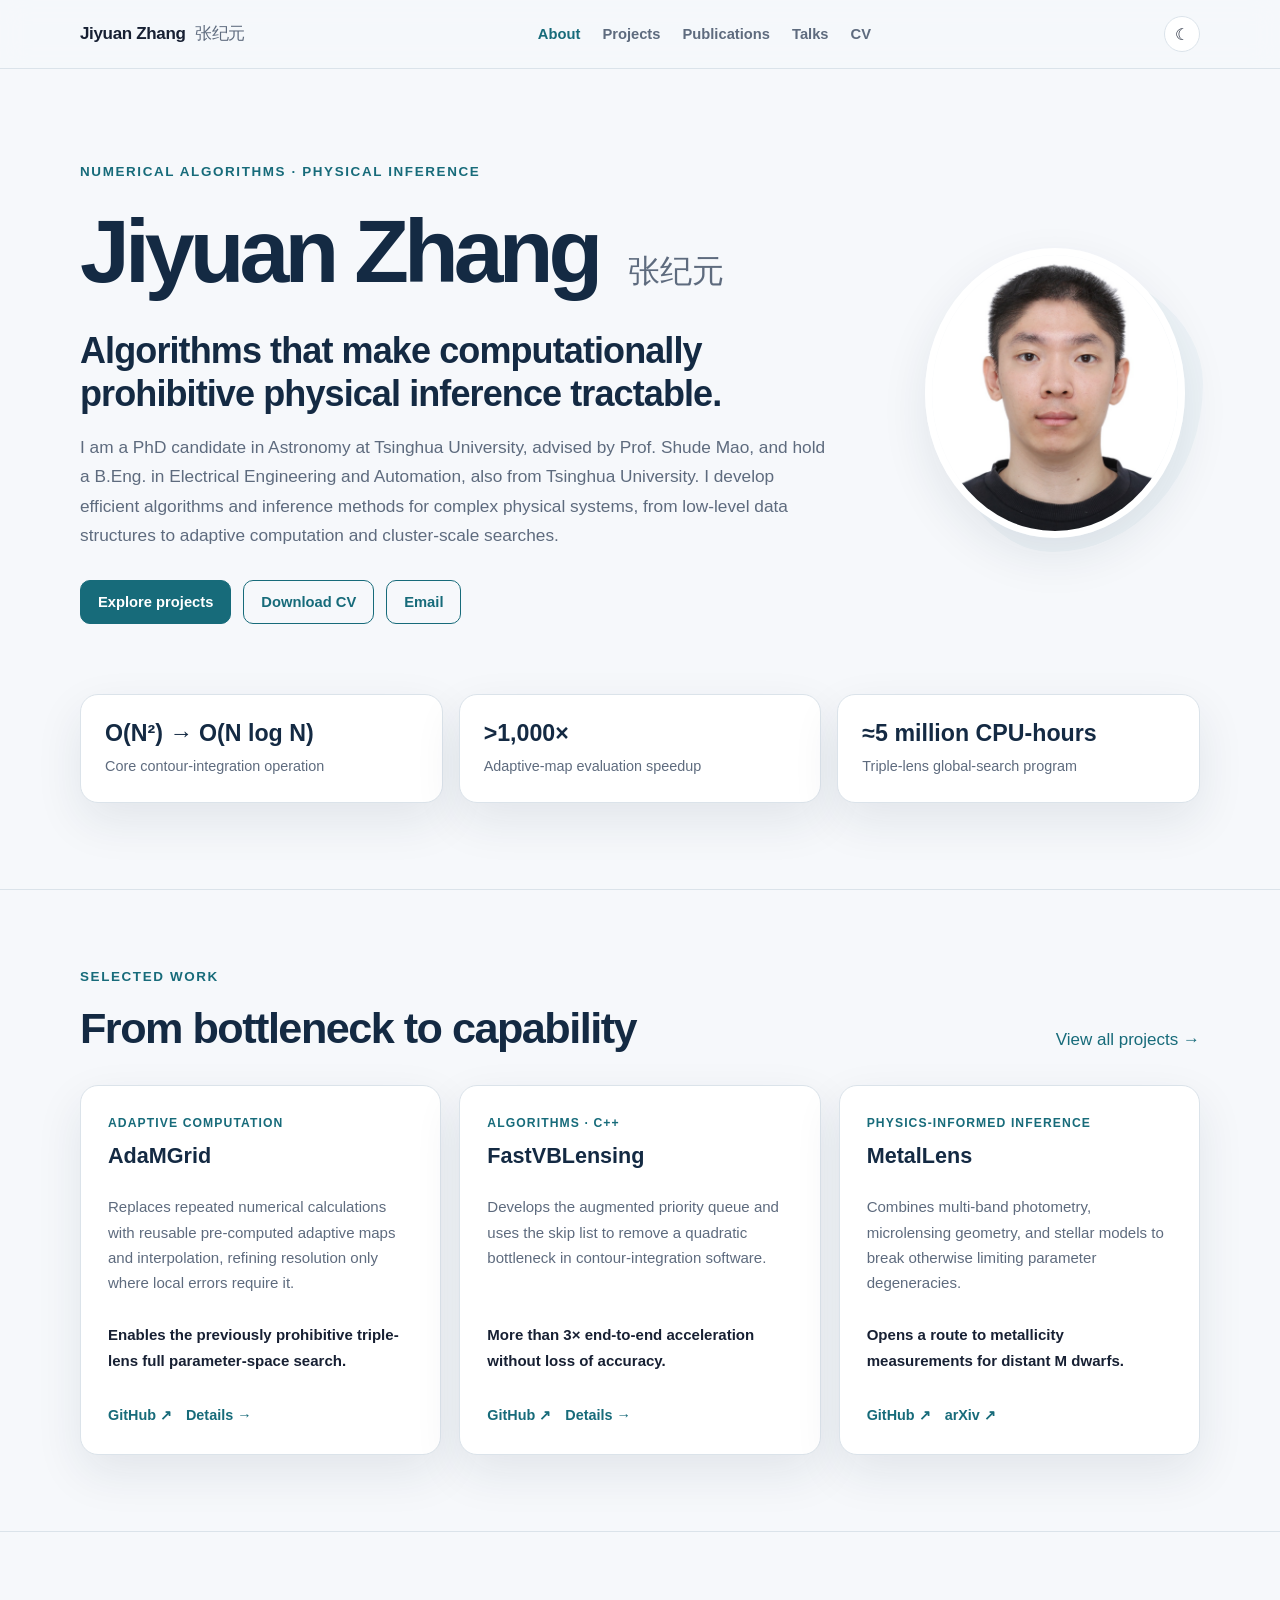
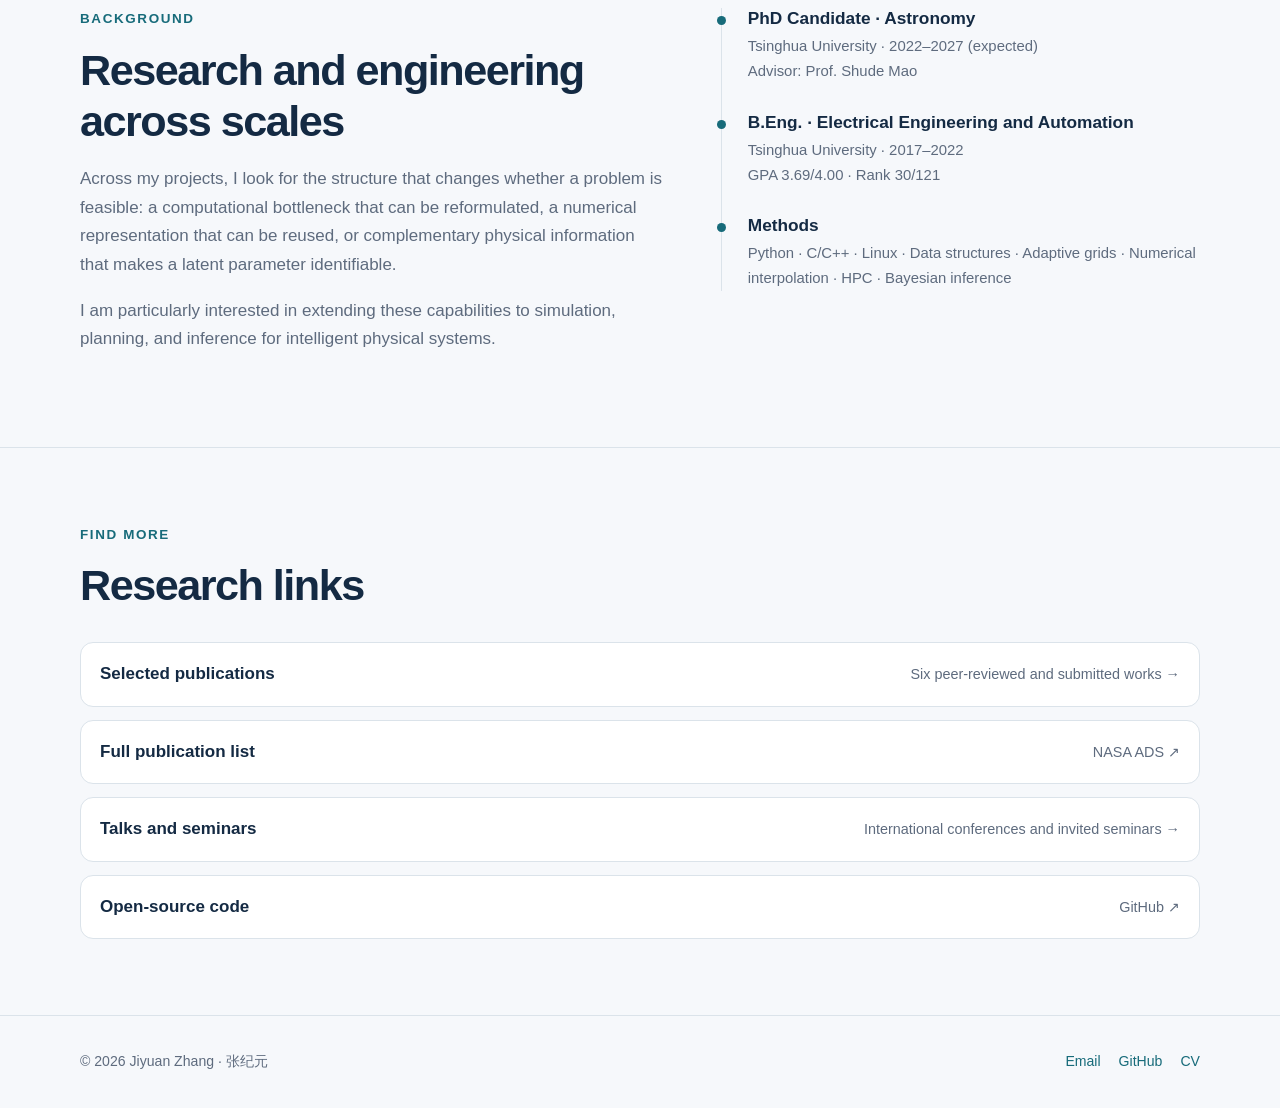
==== index.html @ d39876eb "Update index.html" ====
<!doctype html>
<html lang="en">
<head>
  <meta charset="utf-8">
  <meta name="viewport" content="width=device-width, initial-scale=1">
  <meta name="description" content="Jiyuan Zhang develops numerical algorithms, adaptive computation, and large-scale inference methods for complex physical systems.">
  <meta property="og:title" content="Jiyuan Zhang · Numerical Algorithms and Physical Inference">
  <meta property="og:description" content="Algorithms that make computationally prohibitive physical inference tractable.">
  <meta property="og:type" content="website">
  <meta property="og:url" content="https://zhangjiyuan22.github.io/">
  <meta property="og:image" content="https://zhangjiyuan22.github.io/assets/profile.png">
  <title>Jiyuan Zhang · 张纪元</title>
  <link rel="icon" href="assets/favicon.svg" type="image/svg+xml">
  <link rel="stylesheet" href="assets/styles.css">
  <script type="application/ld+json">
  {
    "@context": "https://schema.org",
    "@type": "Person",
    "name": "Jiyuan Zhang",
    "alternateName": "张纪元",
    "affiliation": {"@type": "CollegeOrUniversity", "name": "Tsinghua University"},
    "email": "mailto:zhangjy22@mails.tsinghua.edu.cn",
    "url": "https://zhangjiyuan22.github.io/",
    "sameAs": [
      "https://github.com/zhangjiyuan22",
      "https://ui.adsabs.harvard.edu/public-libraries/MH4K5mXeRz2JETnLL0yPbg"
    ]
  }
  </script>
</head>
<body>
  <header class="site-header">
    <nav class="nav container" aria-label="Primary navigation">
      <a class="brand" href="index.html">Jiyuan Zhang <span>张纪元</span></a>
      <div class="nav-links">
        <a class="active" href="index.html">About</a>
        <a href="projects.html">Projects</a>
        <a href="publications.html">Publications</a>
        <a href="talks.html">Talks</a>
        <a href="cv.html">CV</a>
      </div>
      <button class="theme-toggle" type="button" aria-label="Use dark theme">☾</button>
    </nav>
  </header>

  <main>
    <section class="hero container">
      <div>
        <p class="eyebrow">Numerical algorithms · Physical inference</p>
        <h1>Jiyuan Zhang <span class="cn-name">张纪元</span></h1>
        <h2>Algorithms that make computationally prohibitive physical inference tractable.</h2>
        <p class="hero-copy">I am a PhD candidate in Astronomy at Tsinghua University, advised by Prof. Shude Mao, and hold a B.Eng. in Electrical Engineering and Automation, also from Tsinghua University. I develop efficient algorithms and inference methods for complex physical systems, from low-level data structures to adaptive computation and cluster-scale searches.</p>
        <div class="hero-actions">
          <a class="button primary" href="projects.html">Explore projects</a>
          <a class="button secondary" href="assets/Jiyuan_Zhang_CV.pdf">Download CV</a>
          <a class="button secondary" href="mailto:zhangjy22@mails.tsinghua.edu.cn">Email</a>
        </div>
      </div>
      <div class="portrait-wrap">
        <img class="portrait" src="assets/profile.png" alt="Portrait of Jiyuan Zhang" width="290" height="290">
      </div>
    </section>

    <section class="container" aria-label="Selected numerical results">
      <div class="metric-grid">
        <div class="metric"><strong>O(N²) → O(N log N)</strong><span>Core contour-integration operation</span></div>
        <div class="metric"><strong>&gt;1,000×</strong><span>Adaptive-map evaluation speedup</span></div>
        <div class="metric"><strong>≈5 million CPU-hours</strong><span>Triple-lens global-search program</span></div>
      </div>
    </section>

    <section class="section">
      <div class="container">
        <div class="section-head">
          <div>
            <p class="eyebrow">Selected work</p>
            <h2>From bottleneck to capability</h2>
          </div>
          <a href="projects.html">View all projects →</a>
        </div>
        <div class="card-grid">
          <article class="card">
            <span class="kicker">Adaptive computation</span>
            <h3>AdaMGrid</h3>
            <p>Replaces repeated numerical calculations with reusable pre-computed adaptive maps and interpolation, refining resolution only where local errors require it.</p>
            <p class="result">Enables the previously prohibitive triple-lens full parameter-space search.</p>
            <div class="card-links"><a href="https://github.com/zhangjiyuan22/AdaMGrid">GitHub ↗</a><a href="projects.html#adamgrid">Details →</a></div>
          </article>
          <article class="card">
            <span class="kicker">Algorithms · C++</span>
            <h3>FastVBLensing</h3>
            <p>Develops the augmented priority queue and uses the skip list to remove a quadratic bottleneck in contour-integration software.</p>
            <p class="result">More than 3× end-to-end acceleration without loss of accuracy.</p>
            <div class="card-links"><a href="https://github.com/zhangjiyuan22/FastVBLensing">GitHub ↗</a><a href="projects.html#fastvblensing">Details →</a></div>
          </article>
          <article class="card">
            <span class="kicker">Physics-informed inference</span>
            <h3>MetalLens</h3>
            <p>Combines multi-band photometry, microlensing geometry, and stellar models to break otherwise limiting parameter degeneracies.</p>
            <p class="result">Opens a route to metallicity measurements for distant M dwarfs.</p>
            <div class="card-links"><a href="https://github.com/zhangjiyuan22/MetalLens">GitHub ↗</a><a href="https://arxiv.org/abs/2609.05265">arXiv ↗</a></div>
          </article>
        </div>
      </div>
    </section>

    <section class="section">
      <div class="container split">
        <div>
          <p class="eyebrow">Background</p>
          <h2>Research and engineering across scales</h2>
          <p class="section-intro">Across my projects, I look for the structure that changes whether a problem is feasible: a computational bottleneck that can be reformulated, a numerical representation that can be reused, or complementary physical information that makes a latent parameter identifiable.</p>
          <p class="section-intro">I am particularly interested in extending these capabilities to simulation, planning, and inference for intelligent physical systems.</p>
        </div>
        <div class="timeline">
          <div class="timeline-item">
            <h3>PhD Candidate · Astronomy</h3>
            <p>Tsinghua University · 2022–2027 (expected)<br>Advisor: Prof. Shude Mao</p>
          </div>
          <div class="timeline-item">
            <h3>B.Eng. · Electrical Engineering and Automation</h3>
            <p>Tsinghua University · 2017–2022<br>GPA 3.69/4.00 · Rank 30/121</p>
          </div>
          <div class="timeline-item">
            <h3>Methods</h3>
            <p>Python · C/C++ · Linux · Data structures · Adaptive grids · Numerical interpolation · HPC · Bayesian inference</p>
          </div>
        </div>
      </div>
    </section>

    <section class="section">
      <div class="container">
        <div class="section-head">
          <div><p class="eyebrow">Find more</p><h2>Research links</h2></div>
        </div>
        <div class="link-list">
          <a class="link-row" href="publications.html"><strong>Selected publications</strong><span>Six peer-reviewed and submitted works →</span></a>
          <a class="link-row" href="https://ui.adsabs.harvard.edu/public-libraries/MH4K5mXeRz2JETnLL0yPbg"><strong>Full publication list</strong><span>NASA ADS ↗</span></a>
          <a class="link-row" href="talks.html"><strong>Talks and seminars</strong><span>International conferences and invited seminars →</span></a>
          <a class="link-row" href="https://github.com/zhangjiyuan22"><strong>Open-source code</strong><span>GitHub ↗</span></a>
        </div>
      </div>
    </section>
  </main>

  <footer class="site-footer">
    <div class="container footer-inner">
      <span>© 2026 Jiyuan Zhang · 张纪元</span>
      <div class="footer-links"><a href="mailto:zhangjy22@mails.tsinghua.edu.cn">Email</a><a href="https://github.com/zhangjiyuan22">GitHub</a><a href="assets/Jiyuan_Zhang_CV.pdf">CV</a></div>
    </div>
  </footer>
  <script src="assets/site.js"></script>
</body>
</html>
---- assets/styles.css ----
:root {
  --bg: #f6f8fb;
  --surface: #ffffff;
  --surface-soft: #edf3f7;
  --text: #172033;
  --muted: #5e6b7e;
  --line: #dbe3ea;
  --accent: #176b7a;
  --accent-dark: #0e5260;
  --navy: #142a43;
  --shadow: 0 18px 48px rgba(20, 42, 67, 0.09);
  --radius: 18px;
  --max: 1120px;
}

[data-theme="dark"] {
  --bg: #0f1722;
  --surface: #172231;
  --surface-soft: #1d2c3d;
  --text: #edf3f7;
  --muted: #abb8c7;
  --line: #2d3d50;
  --accent: #72c7d2;
  --accent-dark: #9adbe3;
  --navy: #dcecf4;
  --shadow: 0 18px 48px rgba(0, 0, 0, 0.22);
}

* { box-sizing: border-box; }

html { scroll-behavior: smooth; }

body {
  margin: 0;
  background: var(--bg);
  color: var(--text);
  font-family: -apple-system, BlinkMacSystemFont, "Segoe UI", "Helvetica Neue", Arial, sans-serif;
  font-size: 17px;
  line-height: 1.68;
  -webkit-font-smoothing: antialiased;
}

a { color: var(--accent); text-decoration: none; }
a:hover { color: var(--accent-dark); text-decoration: underline; text-underline-offset: 3px; }

.container { width: min(calc(100% - 40px), var(--max)); margin: 0 auto; }

.site-header {
  position: sticky;
  top: 0;
  z-index: 20;
  background: color-mix(in srgb, var(--bg) 90%, transparent);
  backdrop-filter: blur(14px);
  border-bottom: 1px solid var(--line);
}

.nav {
  min-height: 68px;
  display: flex;
  align-items: center;
  justify-content: space-between;
  gap: 24px;
}

.brand {
  color: var(--text);
  font-weight: 760;
  letter-spacing: -0.02em;
  white-space: nowrap;
}

.brand:hover { color: var(--text); text-decoration: none; }
.brand span { color: var(--muted); font-weight: 520; margin-left: 5px; }

.nav-links { display: flex; align-items: center; gap: 22px; }
.nav-links a { color: var(--muted); font-size: 0.92rem; font-weight: 620; }
.nav-links a:hover, .nav-links a.active { color: var(--accent); text-decoration: none; }

.theme-toggle {
  width: 36px;
  height: 36px;
  border: 1px solid var(--line);
  border-radius: 50%;
  background: var(--surface);
  color: var(--text);
  cursor: pointer;
  font-size: 1rem;
}

main { min-height: calc(100vh - 150px); }

.hero {
  display: grid;
  grid-template-columns: minmax(0, 1fr) 290px;
  gap: 72px;
  align-items: center;
  padding: 92px 0 62px;
}

.eyebrow {
  margin: 0 0 14px;
  color: var(--accent);
  font-size: 0.84rem;
  font-weight: 760;
  letter-spacing: 0.12em;
  text-transform: uppercase;
}

h1, h2, h3 { color: var(--navy); line-height: 1.2; }
h1 { margin: 0; font-size: clamp(2.8rem, 7vw, 5.6rem); letter-spacing: -0.055em; }
.cn-name { display: inline-block; margin-left: 10px; color: var(--muted); font-size: 0.36em; letter-spacing: 0; font-weight: 570; }

.hero h2 {
  max-width: 780px;
  margin: 24px 0 18px;
  font-size: clamp(1.45rem, 3vw, 2.25rem);
  letter-spacing: -0.025em;
  font-weight: 650;
}

.hero-copy { max-width: 760px; color: var(--muted); font-size: 1.08rem; }
.hero-actions { display: flex; flex-wrap: wrap; gap: 12px; margin-top: 30px; }

.button {
  display: inline-flex;
  align-items: center;
  justify-content: center;
  min-height: 44px;
  padding: 9px 17px;
  border-radius: 10px;
  border: 1px solid var(--accent);
  font-size: 0.92rem;
  font-weight: 700;
}

.button.primary { background: var(--accent); color: #fff; }
.button.primary:hover { background: var(--accent-dark); color: #fff; text-decoration: none; }
.button.secondary { background: transparent; color: var(--accent); }
.button.secondary:hover { background: var(--surface-soft); text-decoration: none; }

.portrait-wrap { position: relative; justify-self: center; }
.portrait-wrap::before {
  content: "";
  position: absolute;
  inset: 14px -18px -14px 18px;
  border-radius: 38% 62% 58% 42% / 46% 42% 58% 54%;
  background: var(--surface-soft);
}

.portrait {
  position: relative;
  display: block;
  width: 260px;
  aspect-ratio: 1;
  object-fit: cover;
  border-radius: 50%;
  border: 7px solid var(--surface);
  box-shadow: var(--shadow);
}

.metric-grid {
  display: grid;
  grid-template-columns: repeat(3, 1fr);
  gap: 16px;
  margin: 8px 0 86px;
}

.metric {
  padding: 24px;
  background: var(--surface);
  border: 1px solid var(--line);
  border-radius: var(--radius);
  box-shadow: var(--shadow);
}

.metric strong { display: block; color: var(--navy); font-size: 1.45rem; line-height: 1.25; }
.metric span { display: block; margin-top: 6px; color: var(--muted); font-size: 0.9rem; }

.section { padding: 76px 0; border-top: 1px solid var(--line); }
.section-head { display: flex; align-items: end; justify-content: space-between; gap: 30px; margin-bottom: 30px; }
.section h2 { margin: 0; font-size: clamp(1.8rem, 4vw, 2.7rem); letter-spacing: -0.035em; }
.section-intro { max-width: 720px; color: var(--muted); }

.card-grid { display: grid; grid-template-columns: repeat(3, 1fr); gap: 18px; }
.card {
  display: flex;
  flex-direction: column;
  min-height: 100%;
  padding: 27px;
  background: var(--surface);
  border: 1px solid var(--line);
  border-radius: var(--radius);
  box-shadow: var(--shadow);
}

.card .kicker { color: var(--accent); font-size: 0.76rem; font-weight: 760; letter-spacing: 0.09em; text-transform: uppercase; }
.card h3 { margin: 10px 0 10px; font-size: 1.35rem; }
.card p { color: var(--muted); font-size: 0.94rem; }
.card .result { margin-top: auto; padding-top: 12px; color: var(--text); font-weight: 680; }
.card-links { display: flex; flex-wrap: wrap; gap: 14px; margin-top: 15px; font-size: 0.9rem; font-weight: 700; }

.split { display: grid; grid-template-columns: 1.1fr 0.9fr; gap: 55px; align-items: start; }
.timeline { display: grid; gap: 0; }
.timeline-item { position: relative; padding: 0 0 28px 26px; border-left: 1px solid var(--line); }
.timeline-item::before { content: ""; position: absolute; left: -5px; top: 8px; width: 9px; height: 9px; border-radius: 50%; background: var(--accent); }
.timeline-item:last-child { padding-bottom: 0; }
.timeline-item h3 { margin: 0; font-size: 1.08rem; }
.timeline-item p { margin: 5px 0 0; color: var(--muted); font-size: 0.93rem; }

.link-list { display: grid; gap: 13px; }
.link-row { display: flex; align-items: center; justify-content: space-between; gap: 20px; padding: 17px 19px; background: var(--surface); border: 1px solid var(--line); border-radius: 13px; }
.link-row strong { color: var(--navy); }
.link-row span { color: var(--muted); font-size: 0.9rem; }

.page-hero { padding: 78px 0 44px; }
.page-hero h1 { font-size: clamp(2.5rem, 6vw, 4.5rem); }
.page-hero p { max-width: 780px; color: var(--muted); font-size: 1.08rem; }

.project-detail {
  display: grid;
  grid-template-columns: 230px 1fr;
  gap: 40px;
  padding: 42px 0;
  border-top: 1px solid var(--line);
}
.project-detail h2 { margin: 0; font-size: 1.65rem; }
.project-meta { color: var(--accent); font-size: 0.82rem; font-weight: 760; letter-spacing: 0.07em; text-transform: uppercase; }
.project-body p:first-child { margin-top: 0; }
.project-body ul { padding-left: 20px; }
.project-body li { margin: 8px 0; }

.publication-list { display: grid; gap: 18px; padding-bottom: 80px; }
.publication {
  padding: 24px 26px;
  background: var(--surface);
  border: 1px solid var(--line);
  border-radius: 15px;
}
.publication h2 { margin: 0 0 9px; font-size: 1.16rem; line-height: 1.42; }
.publication p { margin: 5px 0; color: var(--muted); font-size: 0.92rem; }
.tag { display: inline-block; margin-top: 9px; padding: 3px 9px; border-radius: 999px; background: var(--surface-soft); color: var(--accent); font-size: 0.76rem; font-weight: 720; }

.talk-list { display: grid; gap: 18px; padding-bottom: 80px; }
.talk { display: grid; grid-template-columns: 145px 1fr; gap: 28px; padding: 26px; background: var(--surface); border: 1px solid var(--line); border-radius: 15px; }
.talk time { color: var(--accent); font-weight: 760; }
.talk h2 { margin: 0 0 7px; font-size: 1.2rem; }
.talk p { margin: 4px 0; color: var(--muted); }

.cv-frame { width: 100%; height: 1080px; border: 1px solid var(--line); border-radius: 14px; background: var(--surface); }
.cv-actions { display: flex; flex-wrap: wrap; gap: 12px; margin: 20px 0 35px; }
.cv-sheet { margin-bottom: 80px; padding: 42px; background: var(--surface); border: 1px solid var(--line); border-radius: var(--radius); box-shadow: var(--shadow); }
.cv-section { padding: 30px 0; border-top: 1px solid var(--line); }
.cv-section:first-child { padding-top: 0; border-top: 0; }
.cv-section h2 { margin: 0 0 18px; font-size: 1.35rem; }
.cv-row { display: grid; grid-template-columns: 165px 1fr; gap: 25px; margin: 17px 0; }
.cv-date { color: var(--muted); font-size: 0.9rem; font-weight: 650; }
.cv-entry strong { color: var(--navy); }
.cv-entry p { margin: 3px 0; color: var(--muted); font-size: 0.94rem; }

.site-footer { padding: 34px 0; border-top: 1px solid var(--line); color: var(--muted); font-size: 0.88rem; }
.footer-inner { display: flex; justify-content: space-between; gap: 20px; }
.footer-links { display: flex; gap: 18px; }

@media (max-width: 850px) {
  .nav { align-items: flex-start; padding: 17px 0; }
  .nav-links { gap: 14px; overflow-x: auto; padding-bottom: 2px; }
  .theme-toggle { flex: 0 0 auto; }
  .hero { grid-template-columns: 1fr; gap: 42px; padding-top: 62px; }
  .portrait-wrap { grid-row: 1; }
  .portrait { width: 210px; }
  .metric-grid, .card-grid { grid-template-columns: 1fr; }
  .split, .project-detail { grid-template-columns: 1fr; gap: 22px; }
  .metric-grid { margin-bottom: 62px; }
}

@media (max-width: 620px) {
  body { font-size: 16px; }
  .container { width: min(calc(100% - 28px), var(--max)); }
  .nav { display: block; }
  .brand { display: block; margin-bottom: 12px; }
  .nav-links { width: 100%; }
  .theme-toggle { position: absolute; right: 14px; top: 13px; }
  .hero { padding-top: 48px; }
  .cn-name { display: block; margin: 7px 0 0; font-size: 0.34em; }
  .section { padding: 58px 0; }
  .section-head { align-items: start; flex-direction: column; }
  .talk { grid-template-columns: 1fr; gap: 8px; }
  .cv-sheet { padding: 25px 20px; }
  .cv-row { grid-template-columns: 1fr; gap: 3px; }
  .footer-inner { flex-direction: column; }
  .cv-frame { height: 720px; }
}

@media print {
  .site-header, .theme-toggle, .hero-actions, .site-footer { display: none; }
  body { background: #fff; color: #111; }
  .card, .metric, .publication, .talk { box-shadow: none; break-inside: avoid; }
}
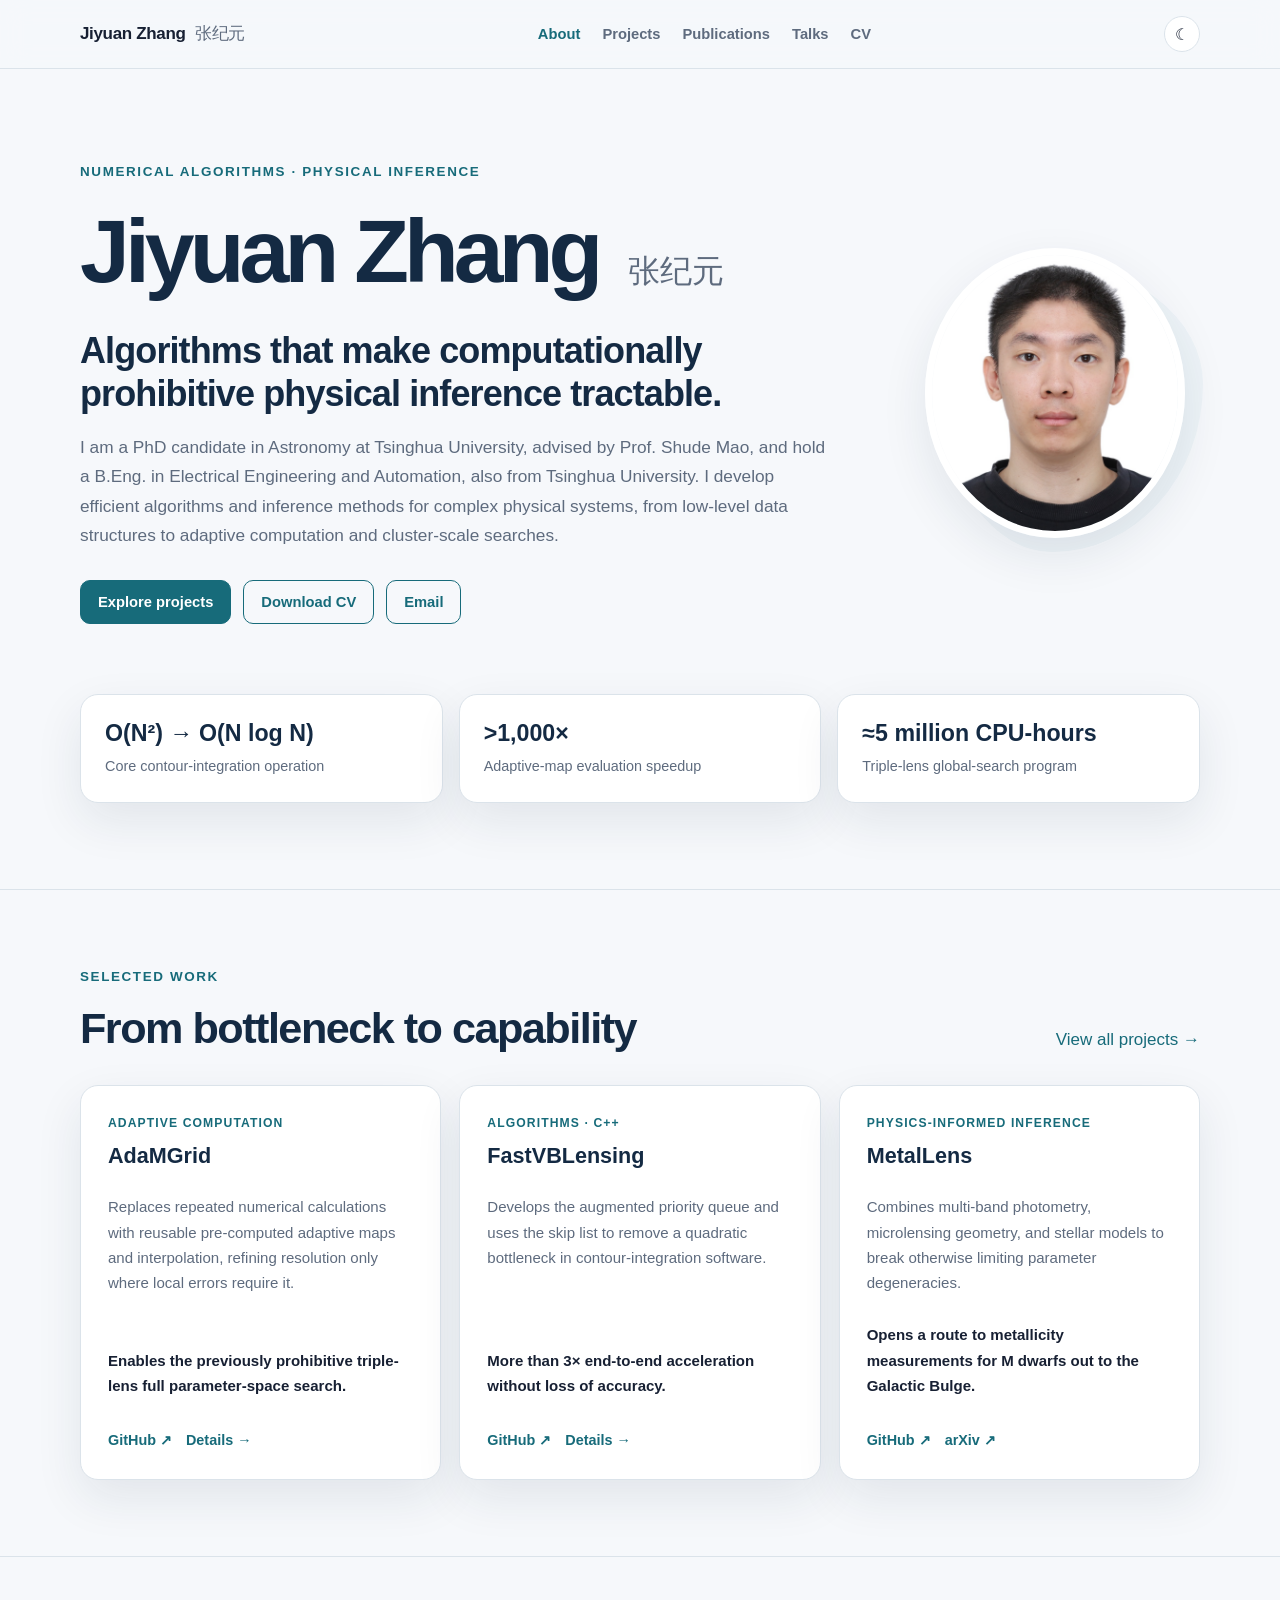
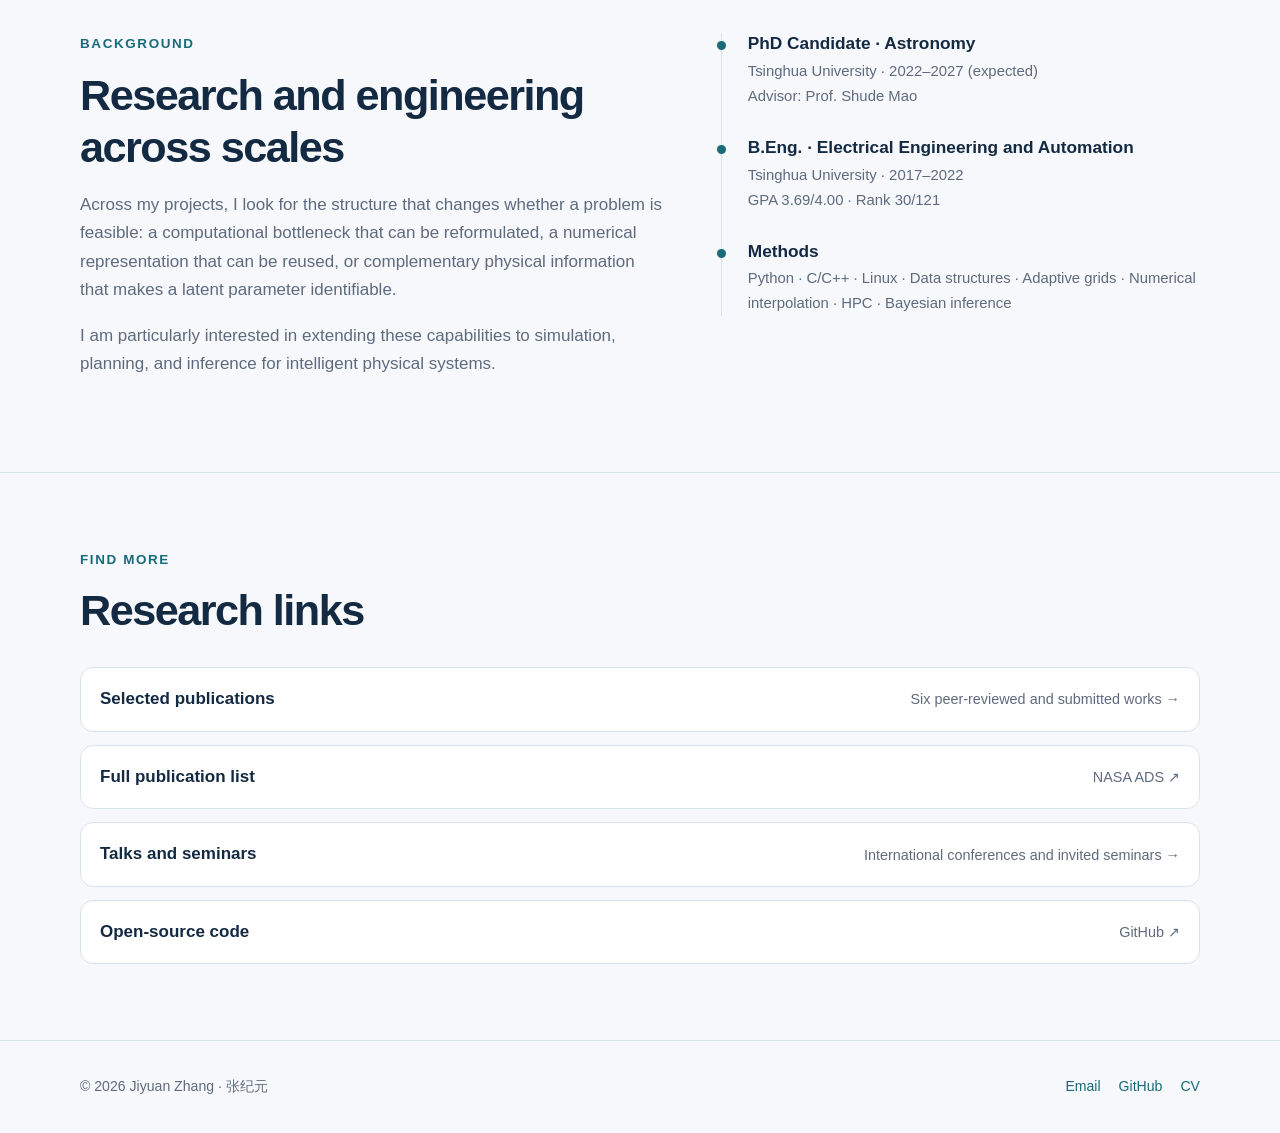
==== commit cf60d757: "Update index.html" ====
--- a/index.html
+++ b/index.html
@@ -97,7 +97,7 @@
             <span class="kicker">Physics-informed inference</span>
             <h3>MetalLens</h3>
             <p>Combines multi-band photometry, microlensing geometry, and stellar models to break otherwise limiting parameter degeneracies.</p>
-            <p class="result">Opens a route to metallicity measurements for distant M dwarfs.</p>
+            <p class="result">Opens a route to metallicity measurements for M dwarfs out to the Galactic Bulge.</p>
             <div class="card-links"><a href="https://github.com/zhangjiyuan22/MetalLens">GitHub ↗</a><a href="https://arxiv.org/abs/2609.05265">arXiv ↗</a></div>
           </article>
         </div>
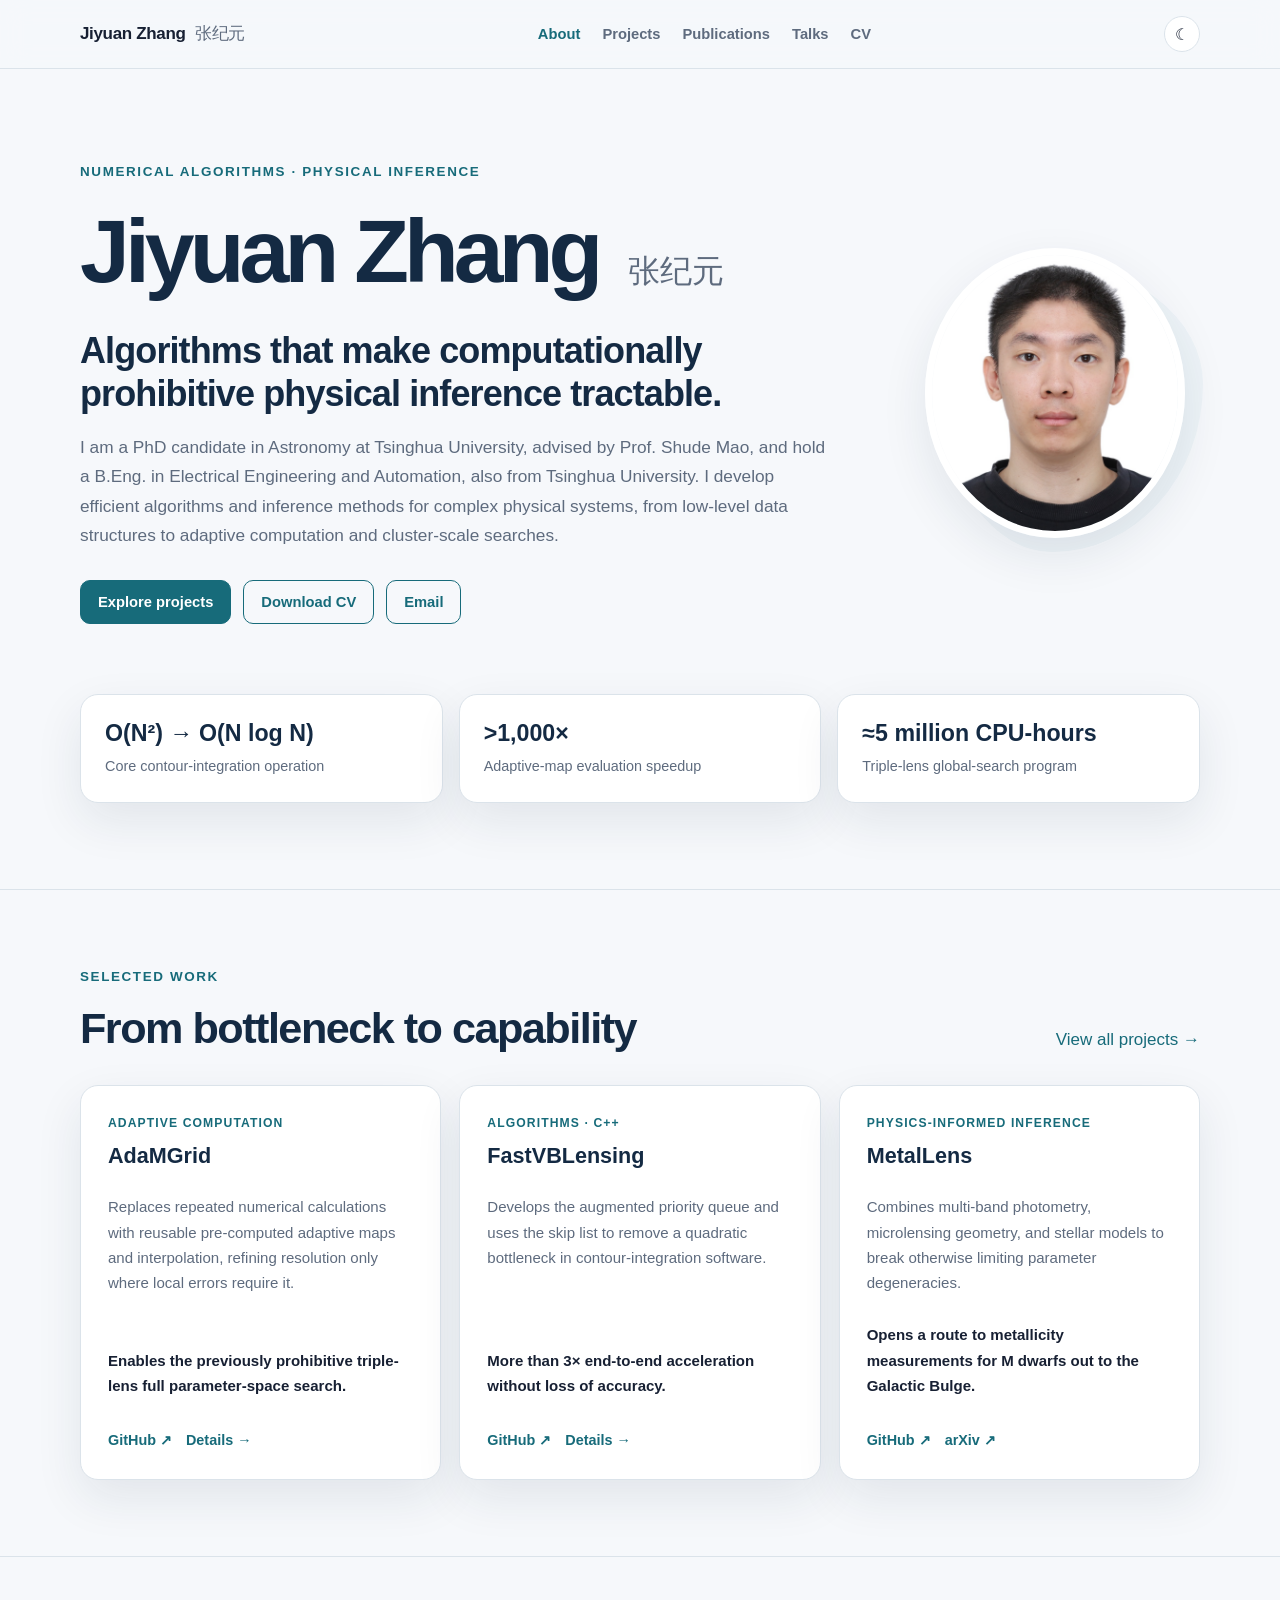
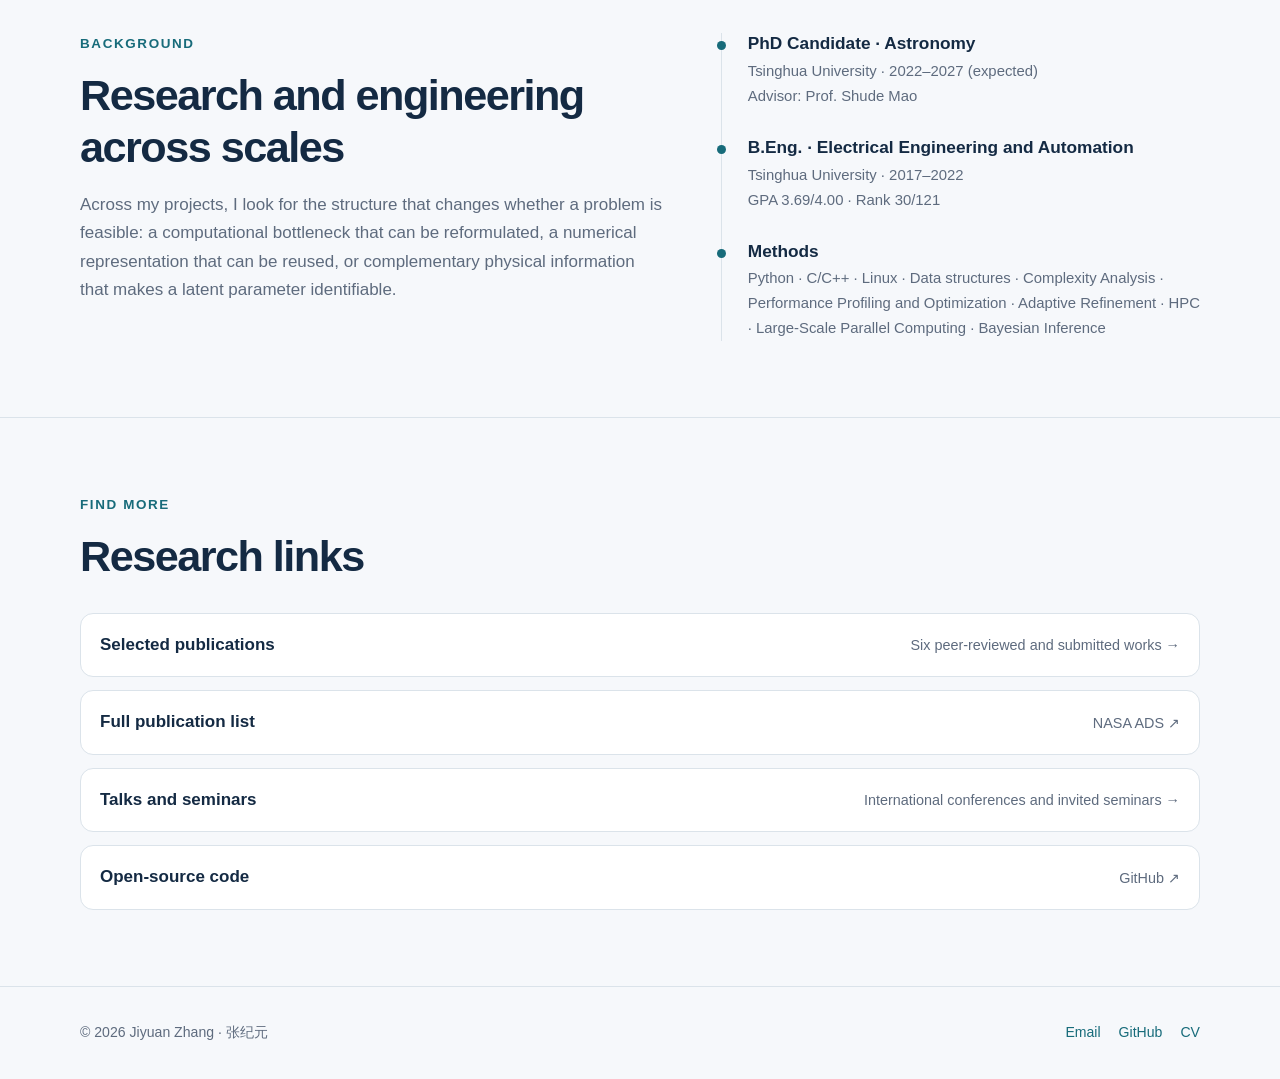
==== commit a9eb0e6d: "Update index.html" ====
--- a/index.html
+++ b/index.html
@@ -110,7 +110,6 @@
           <p class="eyebrow">Background</p>
           <h2>Research and engineering across scales</h2>
           <p class="section-intro">Across my projects, I look for the structure that changes whether a problem is feasible: a computational bottleneck that can be reformulated, a numerical representation that can be reused, or complementary physical information that makes a latent parameter identifiable.</p>
-          <p class="section-intro">I am particularly interested in extending these capabilities to simulation, planning, and inference for intelligent physical systems.</p>
         </div>
         <div class="timeline">
           <div class="timeline-item">
@@ -123,7 +122,7 @@
           </div>
           <div class="timeline-item">
             <h3>Methods</h3>
-            <p>Python · C/C++ · Linux · Data structures · Adaptive grids · Numerical interpolation · HPC · Bayesian inference</p>
+            <p>Python · C/C++ · Linux · Data structures · Complexity Analysis · Performance Profiling and Optimization · Adaptive Refinement · HPC · Large-Scale Parallel Computing · Bayesian Inference</p>
           </div>
         </div>
       </div>
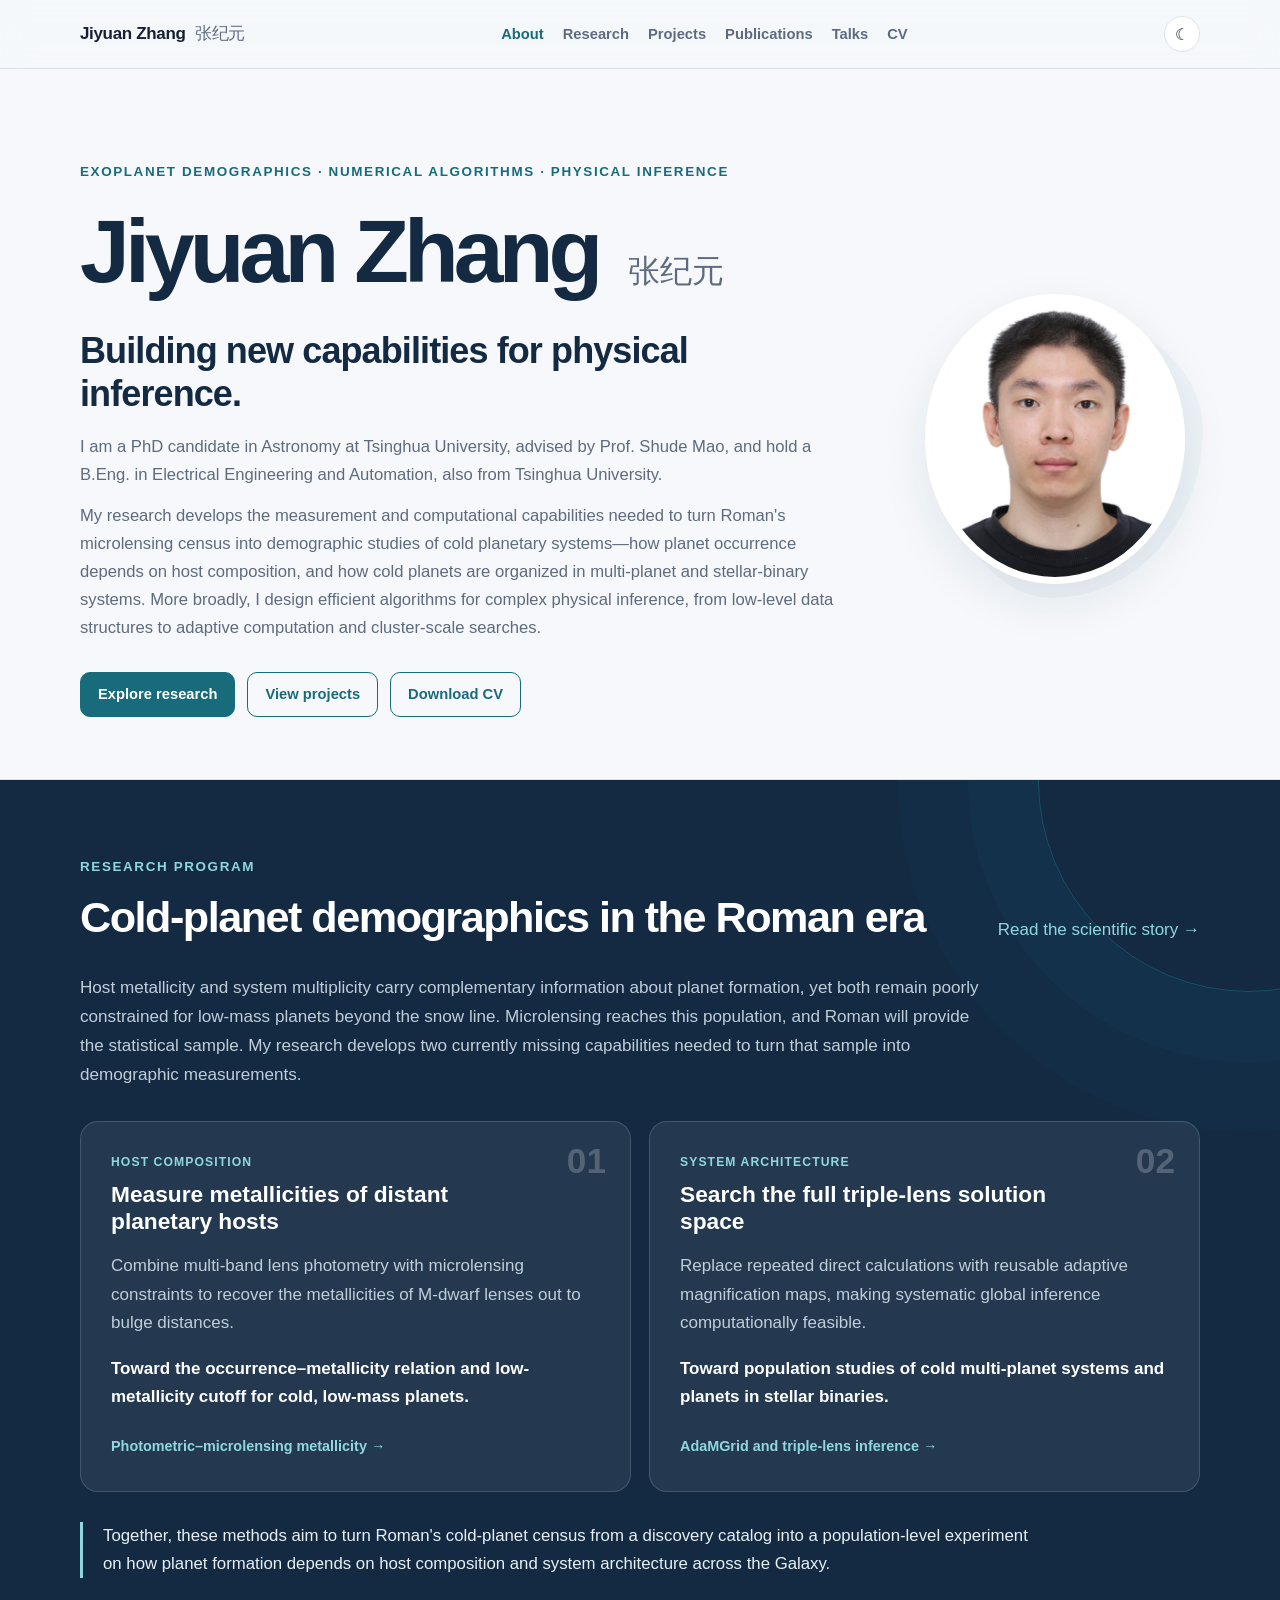
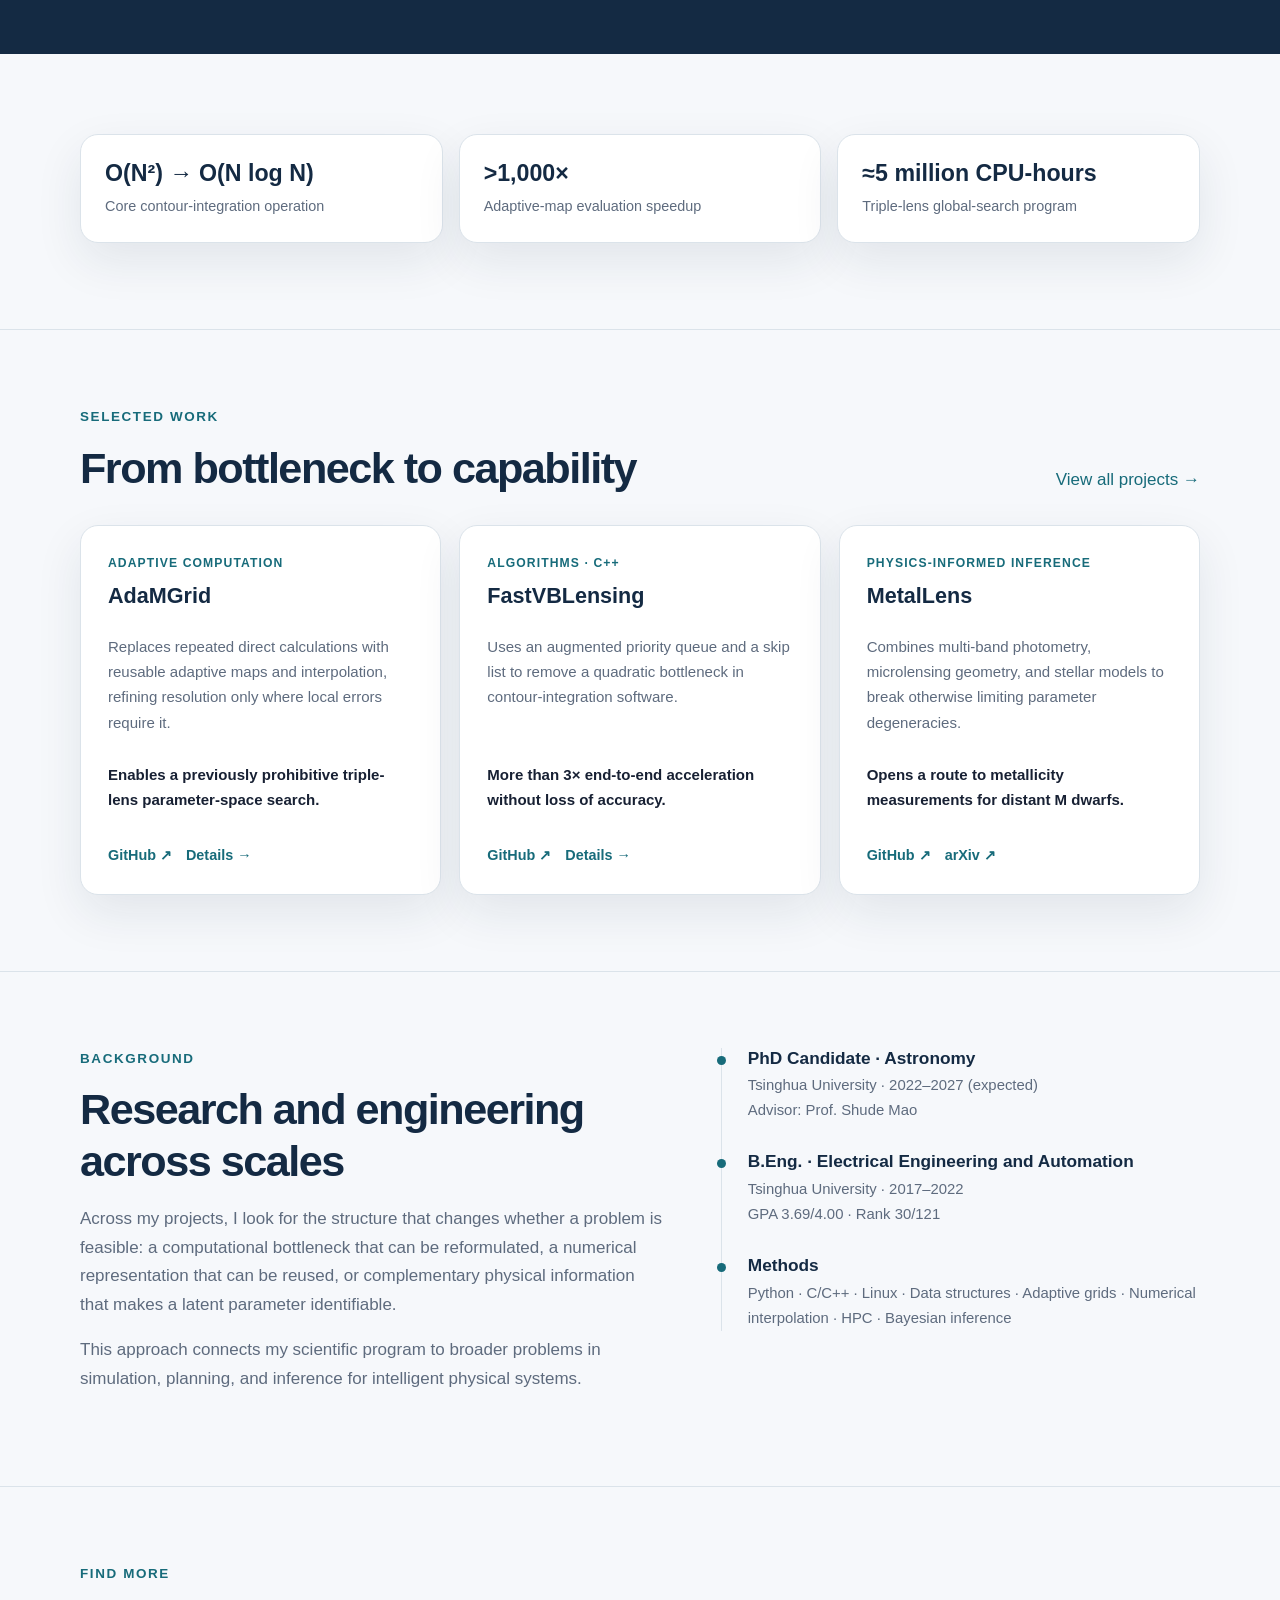
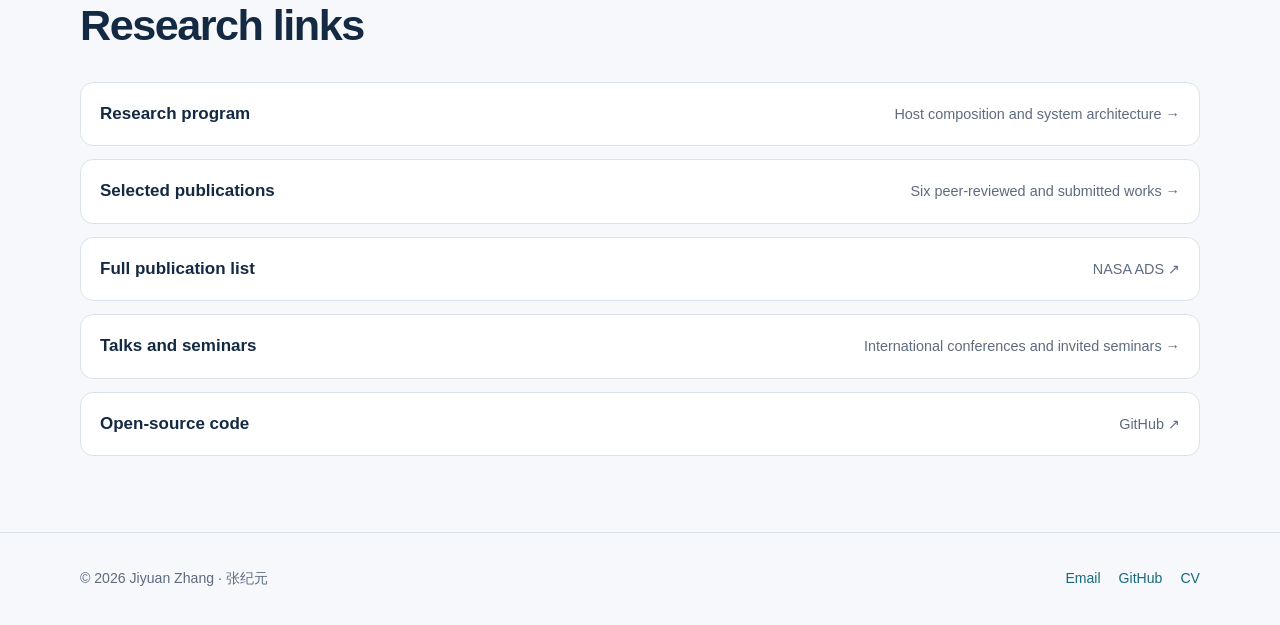
==== commit 189d7956: "Add files via upload" ====
--- a/index.html
+++ b/index.html
@@ -3,9 +3,9 @@
 <head>
   <meta charset="utf-8">
   <meta name="viewport" content="width=device-width, initial-scale=1">
-  <meta name="description" content="Jiyuan Zhang develops numerical algorithms, adaptive computation, and large-scale inference methods for complex physical systems.">
-  <meta property="og:title" content="Jiyuan Zhang · Numerical Algorithms and Physical Inference">
-  <meta property="og:description" content="Algorithms that make computationally prohibitive physical inference tractable.">
+  <meta name="description" content="Jiyuan Zhang develops new measurement and computational capabilities for Roman-era cold-planet demographics and complex physical inference.">
+  <meta property="og:title" content="Jiyuan Zhang · Cold-Planet Demographics and Computational Methods">
+  <meta property="og:description" content="New measurement and computational capabilities for physical inference.">
   <meta property="og:type" content="website">
   <meta property="og:url" content="https://zhangjiyuan22.github.io/">
   <meta property="og:image" content="https://zhangjiyuan22.github.io/assets/profile.png">
@@ -34,6 +34,7 @@
       <a class="brand" href="index.html">Jiyuan Zhang <span>张纪元</span></a>
       <div class="nav-links">
         <a class="active" href="index.html">About</a>
+        <a href="research.html">Research</a>
         <a href="projects.html">Projects</a>
         <a href="publications.html">Publications</a>
         <a href="talks.html">Talks</a>
@@ -46,14 +47,15 @@
   <main>
     <section class="hero container">
       <div>
-        <p class="eyebrow">Numerical algorithms · Physical inference</p>
+        <p class="eyebrow">Exoplanet demographics · Numerical algorithms · Physical inference</p>
         <h1>Jiyuan Zhang <span class="cn-name">张纪元</span></h1>
-        <h2>Algorithms that make computationally prohibitive physical inference tractable.</h2>
-        <p class="hero-copy">I am a PhD candidate in Astronomy at Tsinghua University, advised by Prof. Shude Mao, and hold a B.Eng. in Electrical Engineering and Automation, also from Tsinghua University. I develop efficient algorithms and inference methods for complex physical systems, from low-level data structures to adaptive computation and cluster-scale searches.</p>
+        <h2>Building new capabilities for physical inference.</h2>
+        <p class="hero-copy">I am a PhD candidate in Astronomy at Tsinghua University, advised by Prof. Shude Mao, and hold a B.Eng. in Electrical Engineering and Automation, also from Tsinghua University.</p>
+        <p class="hero-copy">My research develops the measurement and computational capabilities needed to turn Roman's microlensing census into demographic studies of cold planetary systems—how planet occurrence depends on host composition, and how cold planets are organized in multi-planet and stellar-binary systems. More broadly, I design efficient algorithms for complex physical inference, from low-level data structures to adaptive computation and cluster-scale searches.</p>
         <div class="hero-actions">
-          <a class="button primary" href="projects.html">Explore projects</a>
+          <a class="button primary" href="research.html">Explore research</a>
+          <a class="button secondary" href="projects.html">View projects</a>
           <a class="button secondary" href="assets/Jiyuan_Zhang_CV.pdf">Download CV</a>
-          <a class="button secondary" href="mailto:zhangjy22@mails.tsinghua.edu.cn">Email</a>
         </div>
       </div>
       <div class="portrait-wrap">
@@ -61,7 +63,39 @@
       </div>
     </section>
 
-    <section class="container" aria-label="Selected numerical results">
+    <section class="section research-program-section">
+      <div class="container">
+        <div class="section-head research-heading">
+          <div>
+            <p class="eyebrow">Research program</p>
+            <h2>Cold-planet demographics in the Roman era</h2>
+          </div>
+          <a href="research.html">Read the scientific story →</a>
+        </div>
+        <p class="section-lede">Host metallicity and system multiplicity carry complementary information about planet formation, yet both remain poorly constrained for low-mass planets beyond the snow line. Microlensing reaches this population, and Roman will provide the statistical sample. My research develops two currently missing capabilities needed to turn that sample into demographic measurements.</p>
+        <div class="research-pillars">
+          <article class="pillar-card">
+            <span class="pillar-number">01</span>
+            <p class="kicker">Host composition</p>
+            <h3>Measure metallicities of distant planetary hosts</h3>
+            <p>Combine multi-band lens photometry with microlensing constraints to recover the metallicities of M-dwarf lenses out to bulge distances.</p>
+            <p class="pillar-outcome">Toward the occurrence–metallicity relation and low-metallicity cutoff for cold, low-mass planets.</p>
+            <a href="research.html#metallicity">Photometric–microlensing metallicity →</a>
+          </article>
+          <article class="pillar-card">
+            <span class="pillar-number">02</span>
+            <p class="kicker">System architecture</p>
+            <h3>Search the full triple-lens solution space</h3>
+            <p>Replace repeated direct calculations with reusable adaptive magnification maps, making systematic global inference computationally feasible.</p>
+            <p class="pillar-outcome">Toward population studies of cold multi-planet systems and planets in stellar binaries.</p>
+            <a href="research.html#multiplicity">AdaMGrid and triple-lens inference →</a>
+          </article>
+        </div>
+        <p class="program-synthesis">Together, these methods aim to turn Roman's cold-planet census from a discovery catalog into a population-level experiment on how planet formation depends on host composition and system architecture across the Galaxy.</p>
+      </div>
+    </section>
+
+    <section class="container metrics-section" aria-label="Selected numerical results">
       <div class="metric-grid">
         <div class="metric"><strong>O(N²) → O(N log N)</strong><span>Core contour-integration operation</span></div>
         <div class="metric"><strong>&gt;1,000×</strong><span>Adaptive-map evaluation speedup</span></div>
@@ -82,14 +116,14 @@
           <article class="card">
             <span class="kicker">Adaptive computation</span>
             <h3>AdaMGrid</h3>
-            <p>Replaces repeated numerical calculations with reusable pre-computed adaptive maps and interpolation, refining resolution only where local errors require it.</p>
-            <p class="result">Enables the previously prohibitive triple-lens full parameter-space search.</p>
+            <p>Replaces repeated direct calculations with reusable adaptive maps and interpolation, refining resolution only where local errors require it.</p>
+            <p class="result">Enables a previously prohibitive triple-lens parameter-space search.</p>
             <div class="card-links"><a href="https://github.com/zhangjiyuan22/AdaMGrid">GitHub ↗</a><a href="projects.html#adamgrid">Details →</a></div>
           </article>
           <article class="card">
             <span class="kicker">Algorithms · C++</span>
             <h3>FastVBLensing</h3>
-            <p>Develops the augmented priority queue and uses the skip list to remove a quadratic bottleneck in contour-integration software.</p>
+            <p>Uses an augmented priority queue and a skip list to remove a quadratic bottleneck in contour-integration software.</p>
             <p class="result">More than 3× end-to-end acceleration without loss of accuracy.</p>
             <div class="card-links"><a href="https://github.com/zhangjiyuan22/FastVBLensing">GitHub ↗</a><a href="projects.html#fastvblensing">Details →</a></div>
           </article>
@@ -97,7 +131,7 @@
             <span class="kicker">Physics-informed inference</span>
             <h3>MetalLens</h3>
             <p>Combines multi-band photometry, microlensing geometry, and stellar models to break otherwise limiting parameter degeneracies.</p>
-            <p class="result">Opens a route to metallicity measurements for M dwarfs out to the Galactic Bulge.</p>
+            <p class="result">Opens a route to metallicity measurements for distant M dwarfs.</p>
             <div class="card-links"><a href="https://github.com/zhangjiyuan22/MetalLens">GitHub ↗</a><a href="https://arxiv.org/abs/2609.05265">arXiv ↗</a></div>
           </article>
         </div>
@@ -110,6 +144,7 @@
           <p class="eyebrow">Background</p>
           <h2>Research and engineering across scales</h2>
           <p class="section-intro">Across my projects, I look for the structure that changes whether a problem is feasible: a computational bottleneck that can be reformulated, a numerical representation that can be reused, or complementary physical information that makes a latent parameter identifiable.</p>
+          <p class="section-intro">This approach connects my scientific program to broader problems in simulation, planning, and inference for intelligent physical systems.</p>
         </div>
         <div class="timeline">
           <div class="timeline-item">
@@ -122,7 +157,7 @@
           </div>
           <div class="timeline-item">
             <h3>Methods</h3>
-            <p>Python · C/C++ · Linux · Data structures · Complexity Analysis · Performance Profiling and Optimization · Adaptive Refinement · HPC · Large-Scale Parallel Computing · Bayesian Inference</p>
+            <p>Python · C/C++ · Linux · Data structures · Adaptive grids · Numerical interpolation · HPC · Bayesian inference</p>
           </div>
         </div>
       </div>
@@ -134,6 +169,7 @@
           <div><p class="eyebrow">Find more</p><h2>Research links</h2></div>
         </div>
         <div class="link-list">
+          <a class="link-row" href="research.html"><strong>Research program</strong><span>Host composition and system architecture →</span></a>
           <a class="link-row" href="publications.html"><strong>Selected publications</strong><span>Six peer-reviewed and submitted works →</span></a>
           <a class="link-row" href="https://ui.adsabs.harvard.edu/public-libraries/MH4K5mXeRz2JETnLL0yPbg"><strong>Full publication list</strong><span>NASA ADS ↗</span></a>
           <a class="link-row" href="talks.html"><strong>Talks and seminars</strong><span>International conferences and invited seminars →</span></a>
--- a/assets/styles.css
+++ b/assets/styles.css
@@ -7,7 +7,11 @@
   --line: #dbe3ea;
   --accent: #176b7a;
   --accent-dark: #0e5260;
+  --accent-soft: #dceef1;
+  --warm: #a85f2f;
+  --warm-soft: #f5e8dc;
   --navy: #142a43;
+  --deep-section: #142a43;
   --shadow: 0 18px 48px rgba(20, 42, 67, 0.09);
   --radius: 18px;
   --max: 1120px;
@@ -22,7 +26,11 @@
   --line: #2d3d50;
   --accent: #72c7d2;
   --accent-dark: #9adbe3;
+  --accent-soft: #173d47;
+  --warm: #e5a36f;
+  --warm-soft: #3e2b22;
   --navy: #dcecf4;
+  --deep-section: #0b121c;
   --shadow: 0 18px 48px rgba(0, 0, 0, 0.22);
 }
 
@@ -72,7 +80,7 @@
 .brand:hover { color: var(--text); text-decoration: none; }
 .brand span { color: var(--muted); font-weight: 520; margin-left: 5px; }
 
-.nav-links { display: flex; align-items: center; gap: 22px; }
+.nav-links { display: flex; align-items: center; gap: 19px; }
 .nav-links a { color: var(--muted); font-size: 0.92rem; font-weight: 620; }
 .nav-links a:hover, .nav-links a.active { color: var(--accent); text-decoration: none; }
 
@@ -118,7 +126,7 @@
   font-weight: 650;
 }
 
-.hero-copy { max-width: 760px; color: var(--muted); font-size: 1.08rem; }
+.hero-copy { max-width: 780px; margin: 13px 0; color: var(--muted); font-size: 1.04rem; }
 .hero-actions { display: flex; flex-wrap: wrap; gap: 12px; margin-top: 30px; }
 
 .button {
@@ -165,6 +173,56 @@
   margin: 8px 0 86px;
 }
 
+.metrics-section { padding-top: 72px; }
+
+.research-program-section {
+  position: relative;
+  overflow: hidden;
+  background: var(--deep-section);
+  color: #edf5f7;
+  border-top: 0;
+}
+
+.research-program-section::after {
+  content: "";
+  position: absolute;
+  width: 420px;
+  height: 420px;
+  right: -180px;
+  top: -210px;
+  border: 1px solid color-mix(in srgb, var(--accent) 60%, transparent);
+  border-radius: 50%;
+  box-shadow: 0 0 0 70px color-mix(in srgb, var(--accent) 8%, transparent), 0 0 0 140px color-mix(in srgb, var(--accent) 5%, transparent);
+  pointer-events: none;
+}
+
+.research-program-section .section-head,
+.research-program-section .section-lede,
+.research-program-section .research-pillars,
+.research-program-section .program-synthesis { position: relative; z-index: 1; }
+.research-program-section h2,
+.research-program-section h3 { color: #fff; }
+.research-program-section .eyebrow,
+.research-program-section a { color: #8fd7df; }
+.research-heading { align-items: start; }
+.section-lede { max-width: 900px; margin: 0 0 32px; color: #c0ced8; font-size: 1.07rem; }
+
+.research-pillars { display: grid; grid-template-columns: repeat(2, 1fr); gap: 18px; }
+.pillar-card {
+  position: relative;
+  padding: 30px;
+  background: color-mix(in srgb, #fff 7%, transparent);
+  border: 1px solid color-mix(in srgb, #fff 15%, transparent);
+  border-radius: var(--radius);
+}
+.pillar-number { position: absolute; right: 24px; top: 21px; color: color-mix(in srgb, #fff 22%, transparent); font-size: 2.2rem; font-weight: 800; line-height: 1; }
+.pillar-card .kicker { margin: 0 0 8px; color: #8fd7df; font-size: 0.76rem; font-weight: 760; letter-spacing: 0.09em; text-transform: uppercase; }
+.pillar-card h3 { max-width: 430px; margin: 0 0 12px; font-size: 1.42rem; }
+.pillar-card p { max-width: 550px; color: #c0ced8; }
+.pillar-card .pillar-outcome { color: #fff; font-weight: 650; }
+.pillar-card > a { display: inline-block; margin-top: 5px; font-size: 0.9rem; font-weight: 730; }
+.program-synthesis { max-width: 970px; margin: 30px 0 0; padding-left: 20px; border-left: 3px solid #8fd7df; color: #e7f0f3; font-size: 1.05rem; }
+
 .metric {
   padding: 24px;
   background: var(--surface);
@@ -216,6 +274,50 @@
 .page-hero h1 { font-size: clamp(2.5rem, 6vw, 4.5rem); }
 .page-hero p { max-width: 780px; color: var(--muted); font-size: 1.08rem; }
 
+.research-hero { padding-bottom: 58px; }
+.research-hero h1 { max-width: 940px; }
+.research-hero .research-deck { max-width: 920px; margin-top: 24px; font-size: 1.24rem; color: var(--text); }
+
+.research-map { display: grid; grid-template-columns: 0.86fr 92px 1.3fr; align-items: stretch; padding: 6px 0 22px; }
+.map-node { padding: 25px 27px; background: var(--surface); border: 1px solid var(--line); border-radius: var(--radius); box-shadow: var(--shadow); }
+.map-source { display: flex; flex-direction: column; justify-content: center; border-color: color-mix(in srgb, var(--accent) 50%, var(--line)); }
+.map-node h2 { margin: 5px 0 8px; font-size: 1.35rem; }
+.map-node p { margin: 0; color: var(--muted); font-size: 0.94rem; }
+.map-label { color: var(--accent); font-size: 0.75rem; font-weight: 760; letter-spacing: 0.1em; text-transform: uppercase; }
+.map-branches { display: grid; grid-template-columns: repeat(2, 1fr); gap: 16px; }
+.map-connector { position: relative; min-height: 100%; }
+.map-connector::before { content: ""; position: absolute; left: 0; right: 36%; top: 50%; height: 1px; background: var(--accent); }
+.map-connector::after { content: ""; position: absolute; right: 36%; top: 25%; bottom: 25%; width: 1px; background: var(--accent); }
+.map-connector span { position: absolute; left: 64%; right: 0; height: 1px; background: var(--accent); }
+.map-connector span:first-child { top: 25%; }
+.map-connector span:last-child { bottom: 25%; }
+.research-map-caption { max-width: 900px; margin: 0 0 76px; color: var(--muted); font-size: 0.94rem; }
+
+.research-chapter { scroll-margin-top: 80px; }
+.chapter-grid { display: grid; grid-template-columns: 0.78fr 1.65fr; gap: 68px; }
+.chapter-side { position: sticky; top: 108px; align-self: start; }
+.chapter-side h2 { margin-bottom: 15px; }
+.chapter-question { color: var(--text); font-size: 1.08rem; font-weight: 620; }
+.chapter-stat { margin-top: 25px; padding-top: 18px; border-top: 1px solid var(--line); }
+.chapter-stat strong { display: block; color: var(--accent); font-size: 1.75rem; line-height: 1.15; }
+.chapter-stat span { display: block; max-width: 280px; margin-top: 6px; color: var(--muted); font-size: 0.88rem; line-height: 1.5; }
+.chapter-body > h3 { margin: 0 0 16px; font-size: 1.55rem; }
+.chapter-body > p { color: var(--muted); }
+.capability-block { margin: 33px 0; padding: 28px 30px; background: var(--surface); border: 1px solid var(--line); border-left: 4px solid var(--accent); border-radius: 0 var(--radius) var(--radius) 0; box-shadow: var(--shadow); }
+.capability-block .kicker { margin: 0; color: var(--accent); font-size: 0.76rem; font-weight: 760; letter-spacing: 0.09em; text-transform: uppercase; }
+.capability-block h3 { margin: 6px 0 10px; font-size: 1.35rem; }
+.capability-block > p:last-of-type { color: var(--muted); }
+.method-steps { display: grid; gap: 12px; margin: 21px 0 0; padding: 0; list-style: none; counter-reset: method; }
+.method-steps li { display: grid; grid-template-columns: 1fr 2.2fr; gap: 22px; padding-top: 12px; border-top: 1px solid var(--line); counter-increment: method; }
+.method-steps strong { color: var(--navy); }
+.method-steps span { color: var(--muted); font-size: 0.92rem; }
+.inline-links { display: flex; flex-wrap: wrap; gap: 18px; margin-top: 23px; font-size: 0.92rem; font-weight: 730; }
+
+.synthesis-section { background: var(--surface-soft); }
+.synthesis-card { max-width: 940px; }
+.synthesis-card > p:not(.eyebrow) { color: var(--muted); font-size: 1.06rem; }
+.synthesis-card .synthesis-method { padding-left: 20px; border-left: 3px solid var(--accent); color: var(--text); font-weight: 620; }
+
 .project-detail {
   display: grid;
   grid-template-columns: 230px 1fr;
@@ -228,6 +330,7 @@
 .project-body p:first-child { margin-top: 0; }
 .project-body ul { padding-left: 20px; }
 .project-body li { margin: 8px 0; }
+.project-context { margin-top: 20px; font-size: 0.9rem; font-weight: 700; }
 
 .publication-list { display: grid; gap: 18px; padding-bottom: 80px; }
 .publication {
@@ -245,6 +348,9 @@
 .talk time { color: var(--accent); font-weight: 760; }
 .talk h2 { margin: 0 0 7px; font-size: 1.2rem; }
 .talk p { margin: 4px 0; color: var(--muted); }
+.featured-talk { border-color: color-mix(in srgb, var(--accent) 44%, var(--line)); box-shadow: var(--shadow); }
+.talk .talk-type { margin: 0 0 6px; color: var(--accent); font-size: 0.74rem; font-weight: 760; letter-spacing: 0.1em; text-transform: uppercase; }
+.talk .talk-summary { margin-top: 12px; padding-top: 12px; border-top: 1px solid var(--line); }
 
 .cv-frame { width: 100%; height: 1080px; border: 1px solid var(--line); border-radius: 14px; background: var(--surface); }
 .cv-actions { display: flex; flex-wrap: wrap; gap: 12px; margin: 20px 0 35px; }
@@ -269,7 +375,12 @@
   .portrait-wrap { grid-row: 1; }
   .portrait { width: 210px; }
   .metric-grid, .card-grid { grid-template-columns: 1fr; }
-  .split, .project-detail { grid-template-columns: 1fr; gap: 22px; }
+  .split, .project-detail, .chapter-grid { grid-template-columns: 1fr; gap: 30px; }
+  .research-pillars { grid-template-columns: 1fr; }
+  .research-map { grid-template-columns: 1fr; gap: 14px; }
+  .map-connector { display: none; }
+  .map-branches { grid-template-columns: 1fr 1fr; }
+  .chapter-side { position: static; }
   .metric-grid { margin-bottom: 62px; }
 }
 
@@ -284,6 +395,10 @@
   .cn-name { display: block; margin: 7px 0 0; font-size: 0.34em; }
   .section { padding: 58px 0; }
   .section-head { align-items: start; flex-direction: column; }
+  .research-hero .research-deck { font-size: 1.08rem; }
+  .map-branches { grid-template-columns: 1fr; }
+  .method-steps li { grid-template-columns: 1fr; gap: 4px; }
+  .pillar-card, .capability-block { padding: 23px 21px; }
   .talk { grid-template-columns: 1fr; gap: 8px; }
   .cv-sheet { padding: 25px 20px; }
   .cv-row { grid-template-columns: 1fr; gap: 3px; }
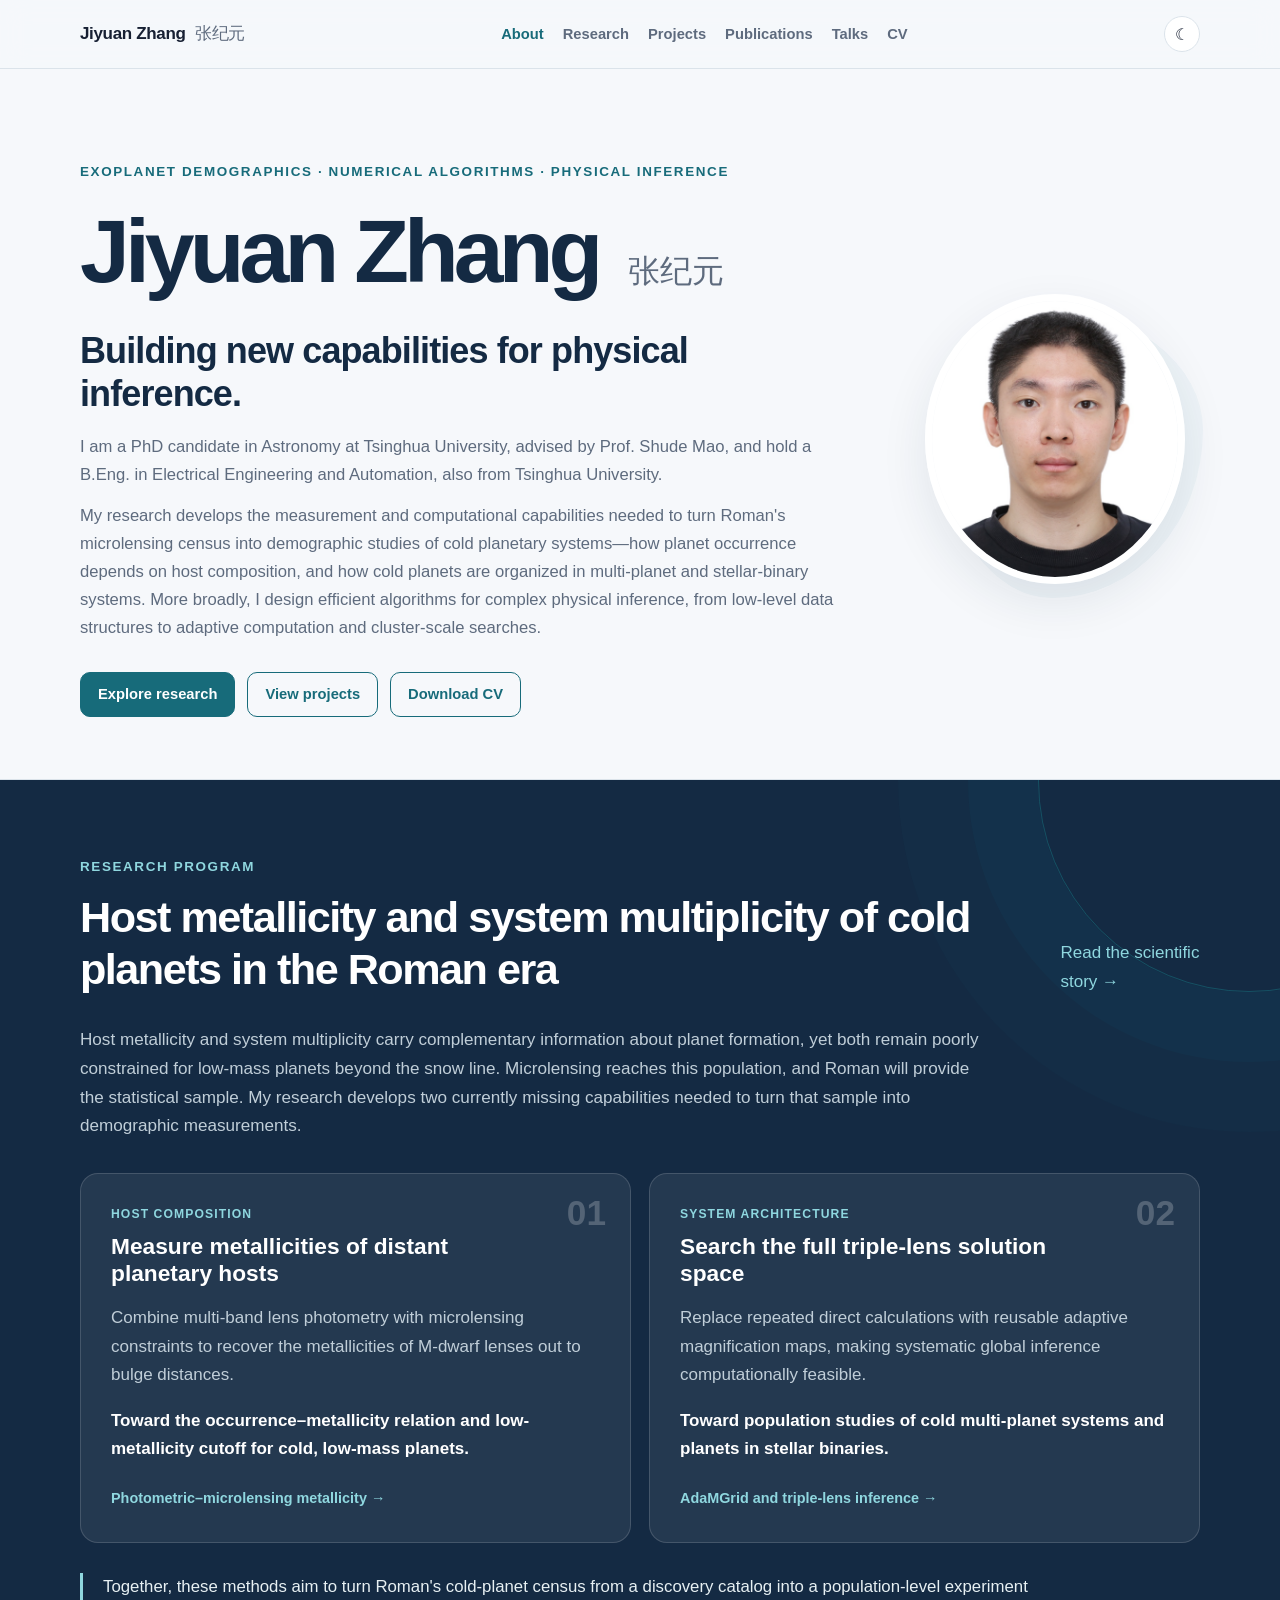
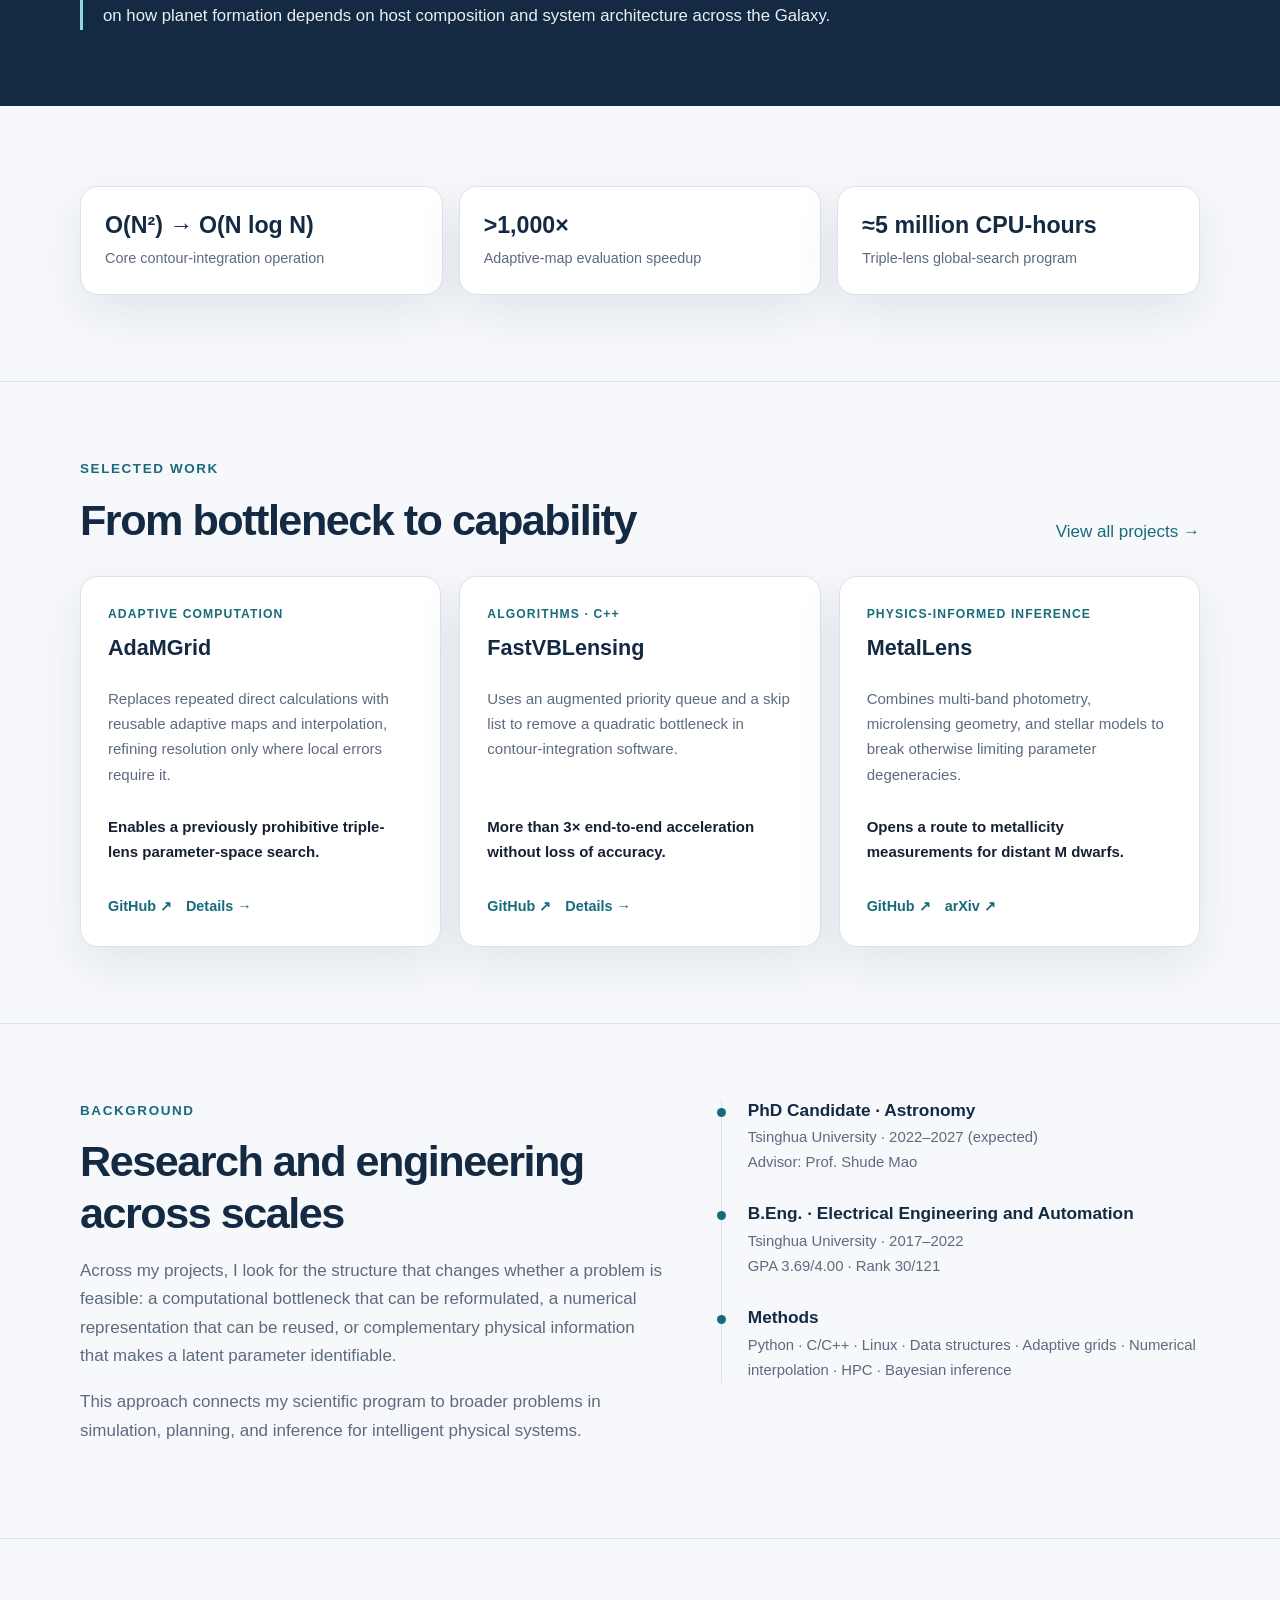
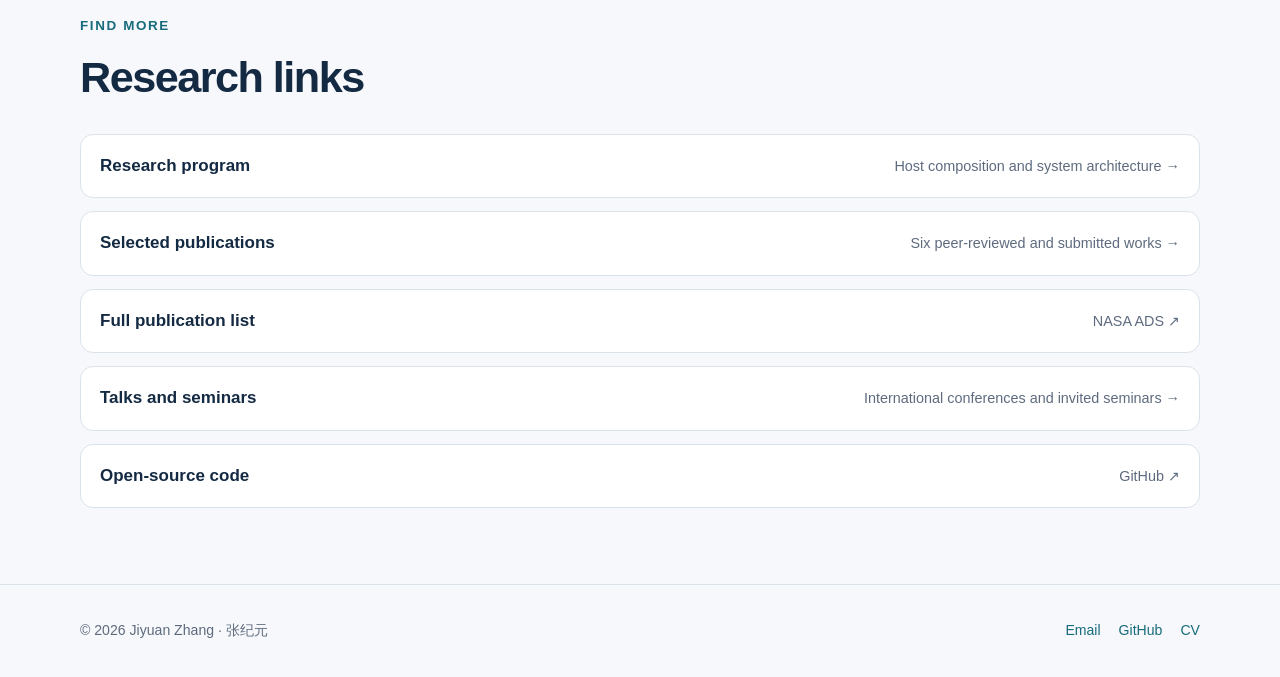
==== commit 1aee4f5a: "Add files via upload" ====
--- a/index.html
+++ b/index.html
@@ -3,9 +3,9 @@
 <head>
   <meta charset="utf-8">
   <meta name="viewport" content="width=device-width, initial-scale=1">
-  <meta name="description" content="Jiyuan Zhang develops new measurement and computational capabilities for Roman-era cold-planet demographics and complex physical inference.">
-  <meta property="og:title" content="Jiyuan Zhang · Cold-Planet Demographics and Computational Methods">
-  <meta property="og:description" content="New measurement and computational capabilities for physical inference.">
+  <meta name="description" content="Jiyuan Zhang develops new measurement and computational capabilities to study host metallicity and system multiplicity of cold planets in the Roman era.">
+  <meta property="og:title" content="Jiyuan Zhang · Host Metallicity and System Multiplicity of Cold Planets">
+  <meta property="og:description" content="New measurement and computational capabilities for cold-planet demographics in the Roman era.">
   <meta property="og:type" content="website">
   <meta property="og:url" content="https://zhangjiyuan22.github.io/">
   <meta property="og:image" content="https://zhangjiyuan22.github.io/assets/profile.png">
@@ -68,7 +68,7 @@
         <div class="section-head research-heading">
           <div>
             <p class="eyebrow">Research program</p>
-            <h2>Cold-planet demographics in the Roman era</h2>
+            <h2>Host metallicity and system multiplicity of cold planets in the Roman era</h2>
           </div>
           <a href="research.html">Read the scientific story →</a>
         </div>
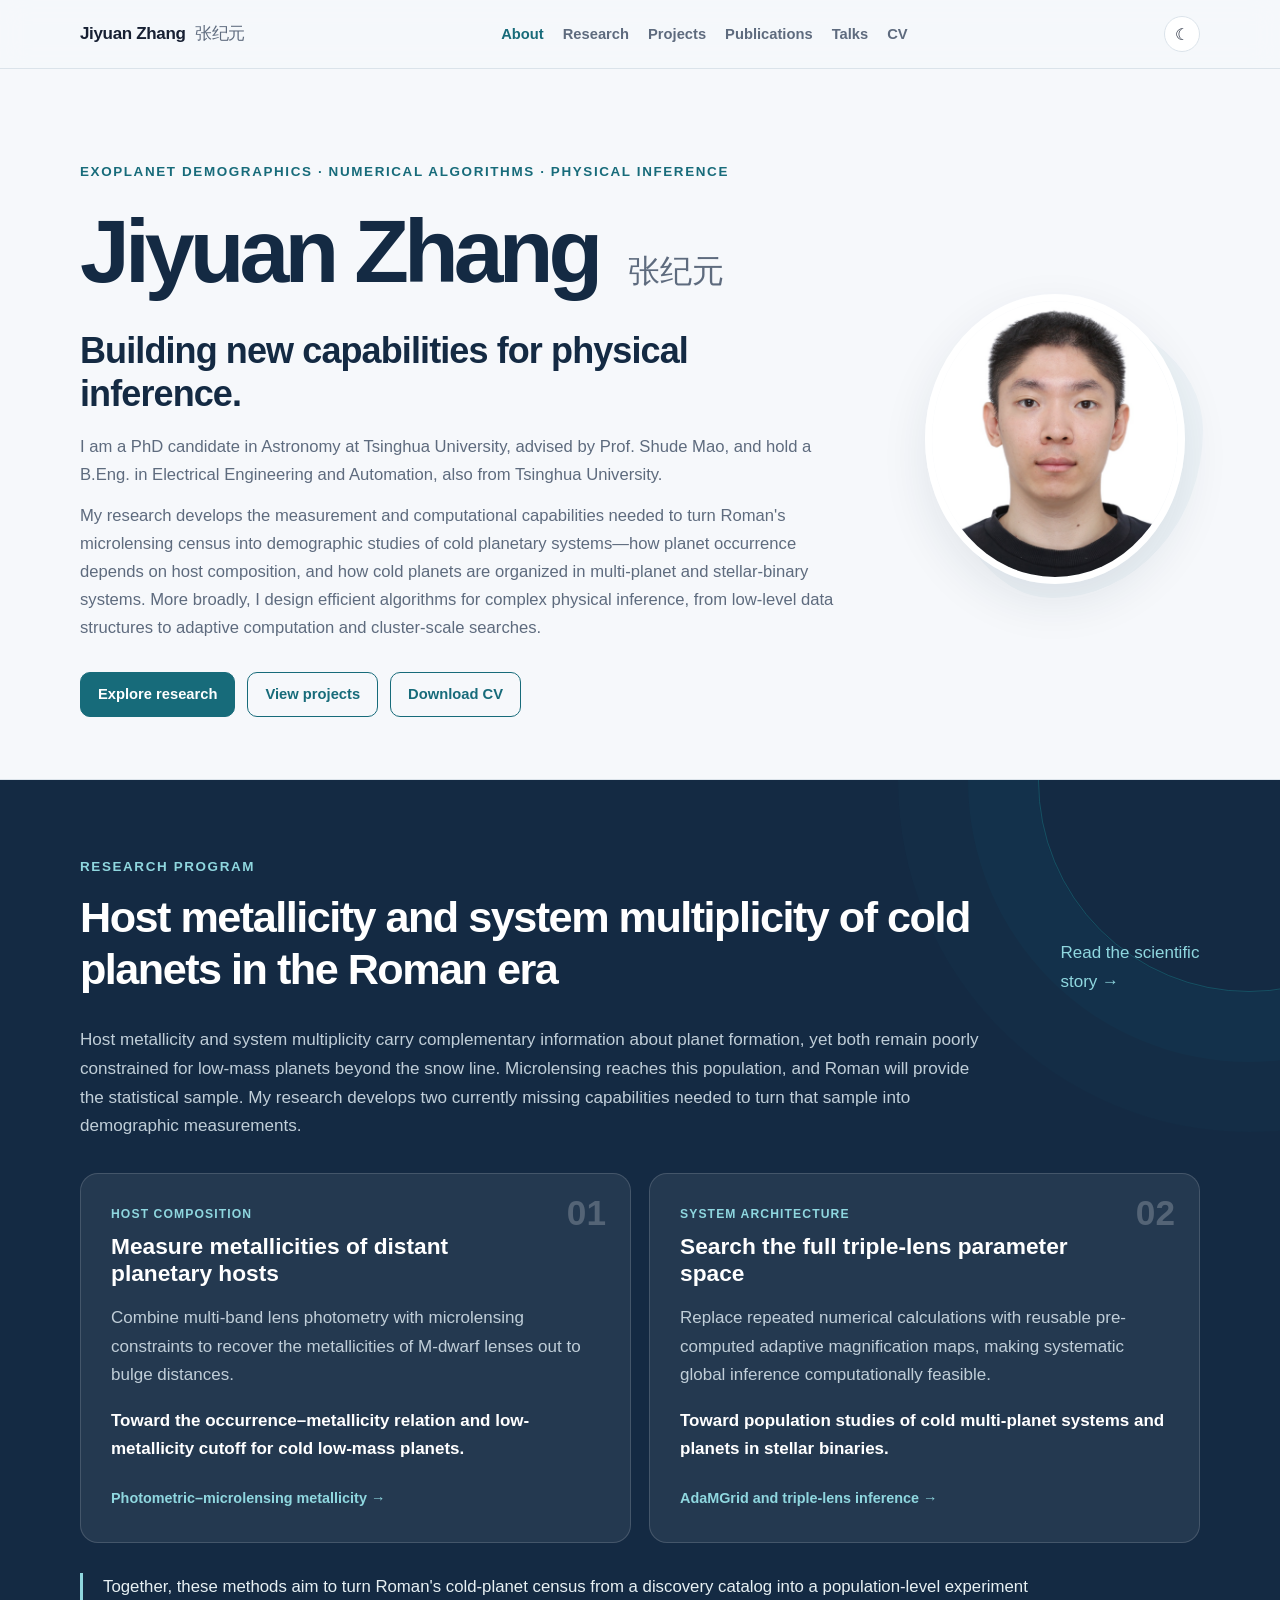
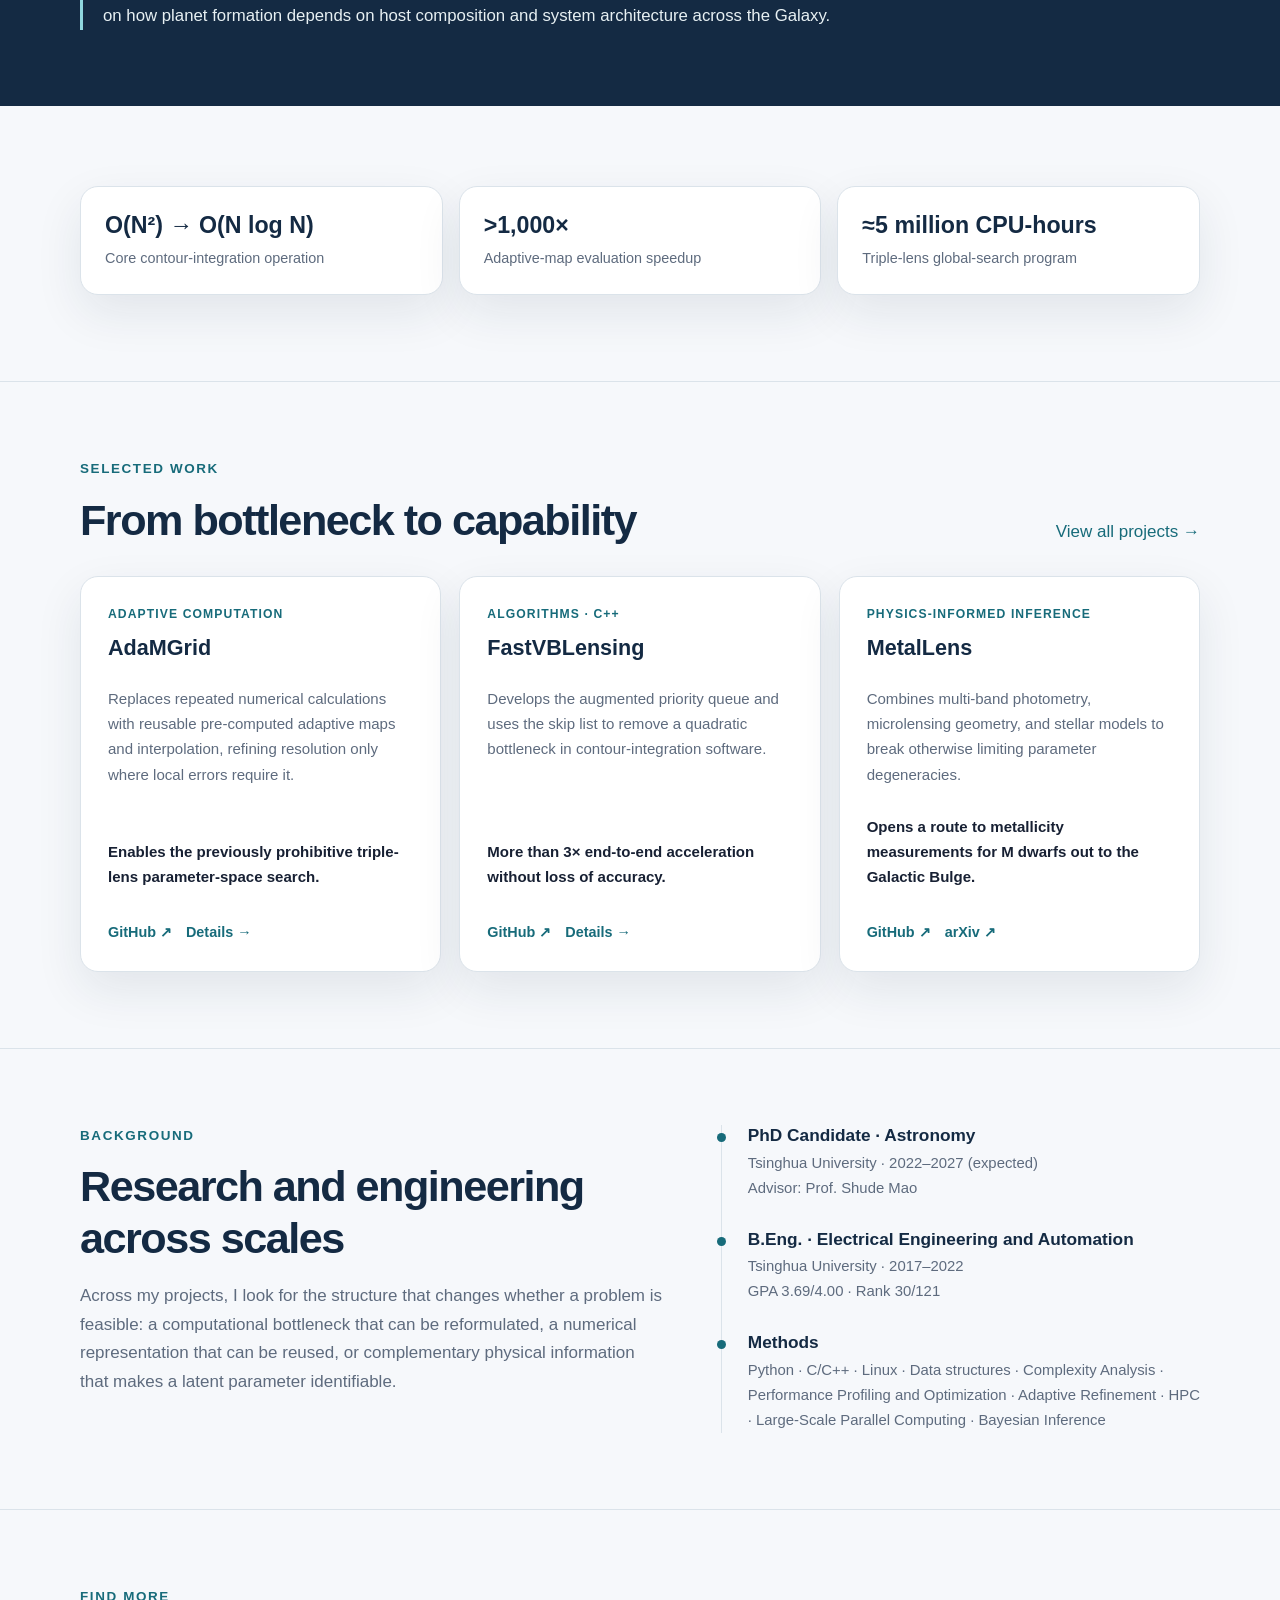
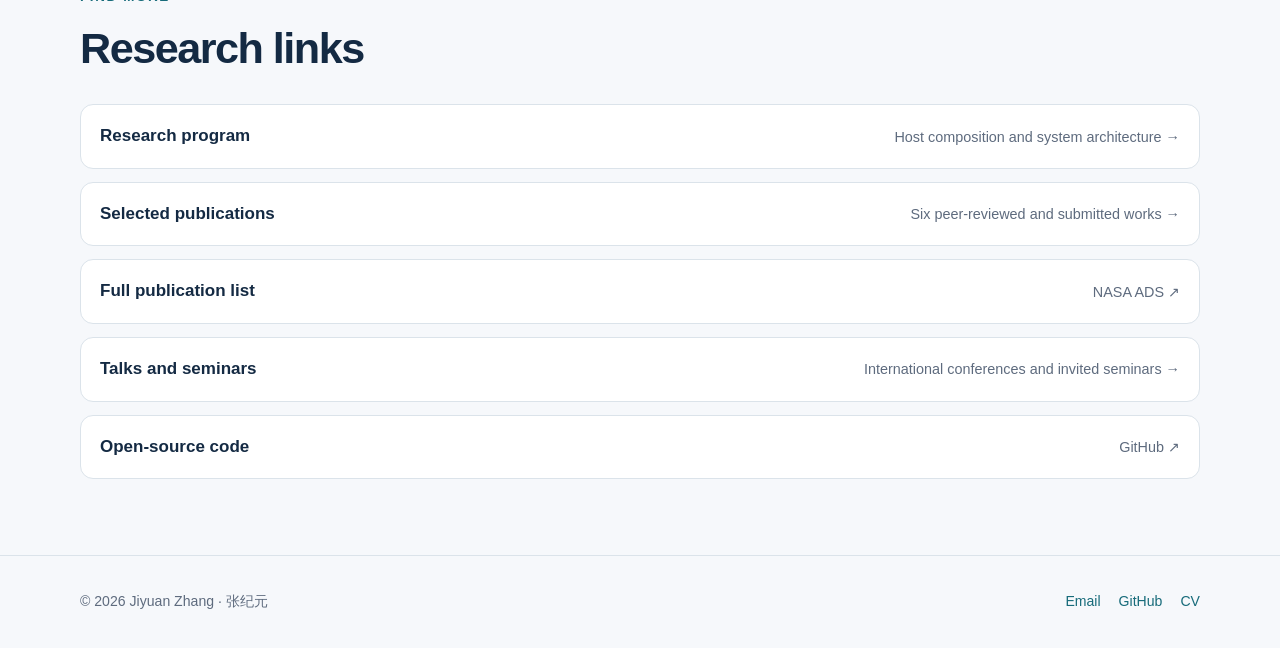
==== commit 74d5396a: "Update index.html" ====
--- a/index.html
+++ b/index.html
@@ -79,14 +79,14 @@
             <p class="kicker">Host composition</p>
             <h3>Measure metallicities of distant planetary hosts</h3>
             <p>Combine multi-band lens photometry with microlensing constraints to recover the metallicities of M-dwarf lenses out to bulge distances.</p>
-            <p class="pillar-outcome">Toward the occurrence–metallicity relation and low-metallicity cutoff for cold, low-mass planets.</p>
+            <p class="pillar-outcome">Toward the occurrence–metallicity relation and low-metallicity cutoff for cold low-mass planets.</p>
             <a href="research.html#metallicity">Photometric–microlensing metallicity →</a>
           </article>
           <article class="pillar-card">
             <span class="pillar-number">02</span>
             <p class="kicker">System architecture</p>
-            <h3>Search the full triple-lens solution space</h3>
-            <p>Replace repeated direct calculations with reusable adaptive magnification maps, making systematic global inference computationally feasible.</p>
+            <h3>Search the full triple-lens parameter space</h3>
+            <p>Replace repeated numerical calculations with reusable pre-computed adaptive magnification maps, making systematic global inference computationally feasible.</p>
             <p class="pillar-outcome">Toward population studies of cold multi-planet systems and planets in stellar binaries.</p>
             <a href="research.html#multiplicity">AdaMGrid and triple-lens inference →</a>
           </article>
@@ -116,14 +116,14 @@
           <article class="card">
             <span class="kicker">Adaptive computation</span>
             <h3>AdaMGrid</h3>
-            <p>Replaces repeated direct calculations with reusable adaptive maps and interpolation, refining resolution only where local errors require it.</p>
-            <p class="result">Enables a previously prohibitive triple-lens parameter-space search.</p>
+            <p>Replaces repeated numerical calculations with reusable pre-computed adaptive maps and interpolation, refining resolution only where local errors require it.</p>
+            <p class="result">Enables the previously prohibitive triple-lens parameter-space search.</p>
             <div class="card-links"><a href="https://github.com/zhangjiyuan22/AdaMGrid">GitHub ↗</a><a href="projects.html#adamgrid">Details →</a></div>
           </article>
           <article class="card">
             <span class="kicker">Algorithms · C++</span>
             <h3>FastVBLensing</h3>
-            <p>Uses an augmented priority queue and a skip list to remove a quadratic bottleneck in contour-integration software.</p>
+            <p>Develops the augmented priority queue and uses the skip list to remove a quadratic bottleneck in contour-integration software.</p>
             <p class="result">More than 3× end-to-end acceleration without loss of accuracy.</p>
             <div class="card-links"><a href="https://github.com/zhangjiyuan22/FastVBLensing">GitHub ↗</a><a href="projects.html#fastvblensing">Details →</a></div>
           </article>
@@ -131,7 +131,7 @@
             <span class="kicker">Physics-informed inference</span>
             <h3>MetalLens</h3>
             <p>Combines multi-band photometry, microlensing geometry, and stellar models to break otherwise limiting parameter degeneracies.</p>
-            <p class="result">Opens a route to metallicity measurements for distant M dwarfs.</p>
+            <p class="result">Opens a route to metallicity measurements for M dwarfs out to the Galactic Bulge.</p>
             <div class="card-links"><a href="https://github.com/zhangjiyuan22/MetalLens">GitHub ↗</a><a href="https://arxiv.org/abs/2609.05265">arXiv ↗</a></div>
           </article>
         </div>
@@ -144,7 +144,6 @@
           <p class="eyebrow">Background</p>
           <h2>Research and engineering across scales</h2>
           <p class="section-intro">Across my projects, I look for the structure that changes whether a problem is feasible: a computational bottleneck that can be reformulated, a numerical representation that can be reused, or complementary physical information that makes a latent parameter identifiable.</p>
-          <p class="section-intro">This approach connects my scientific program to broader problems in simulation, planning, and inference for intelligent physical systems.</p>
         </div>
         <div class="timeline">
           <div class="timeline-item">
@@ -157,7 +156,7 @@
           </div>
           <div class="timeline-item">
             <h3>Methods</h3>
-            <p>Python · C/C++ · Linux · Data structures · Adaptive grids · Numerical interpolation · HPC · Bayesian inference</p>
+            <p>Python · C/C++ · Linux · Data structures · Complexity Analysis · Performance Profiling and Optimization · Adaptive Refinement · HPC · Large-Scale Parallel Computing · Bayesian Inference</p>
           </div>
         </div>
       </div>
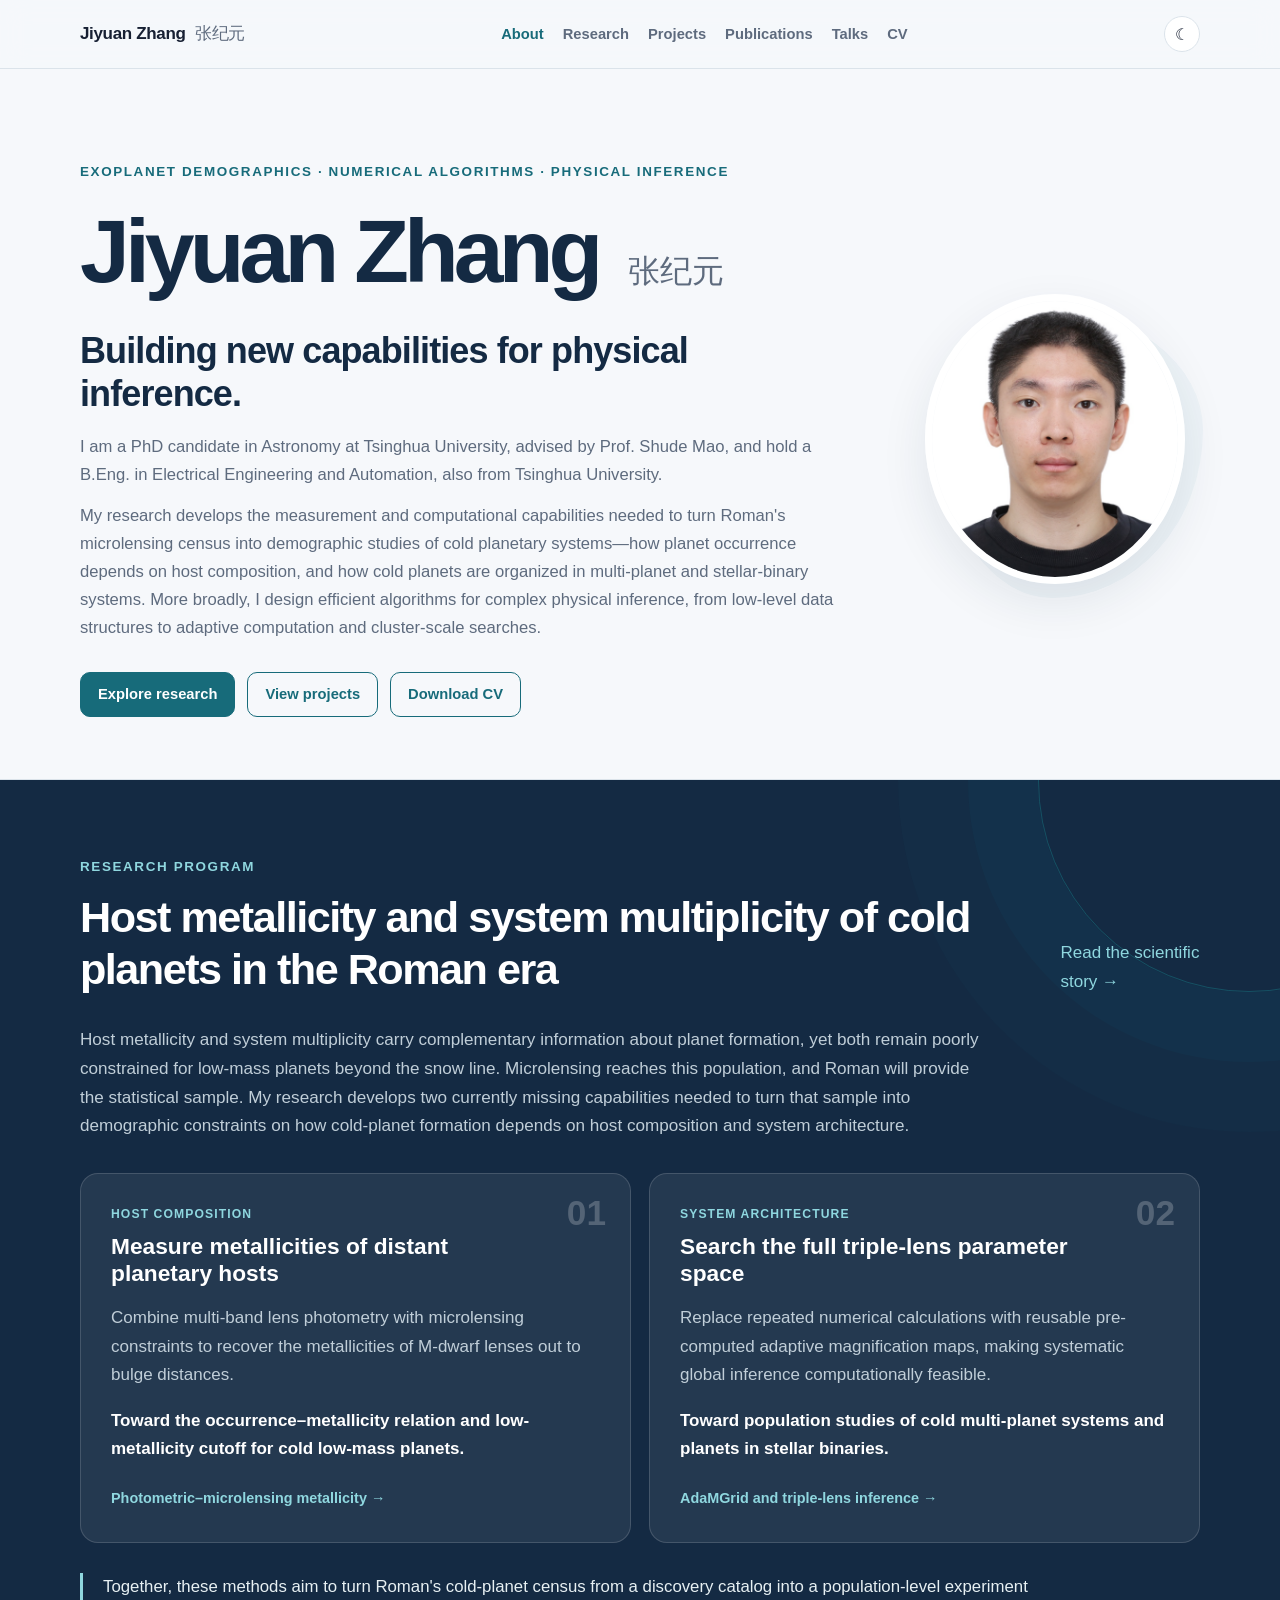
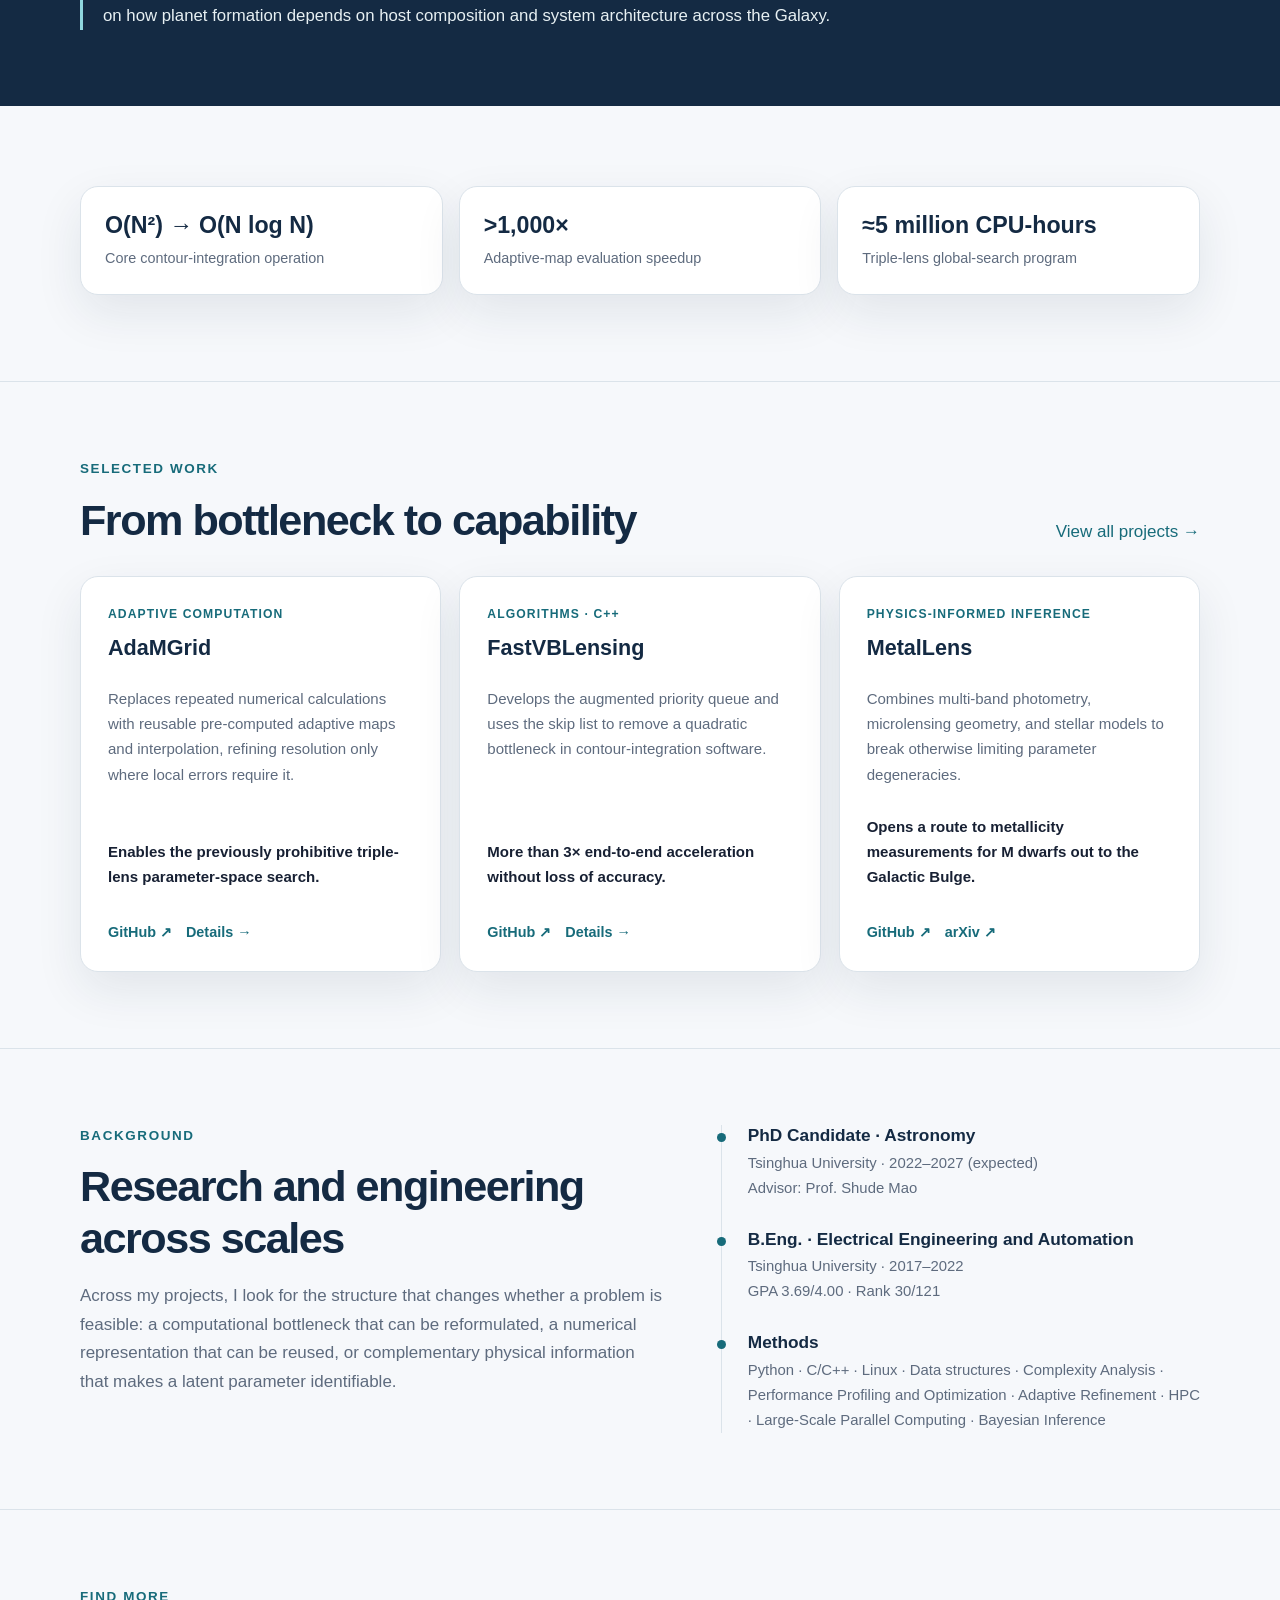
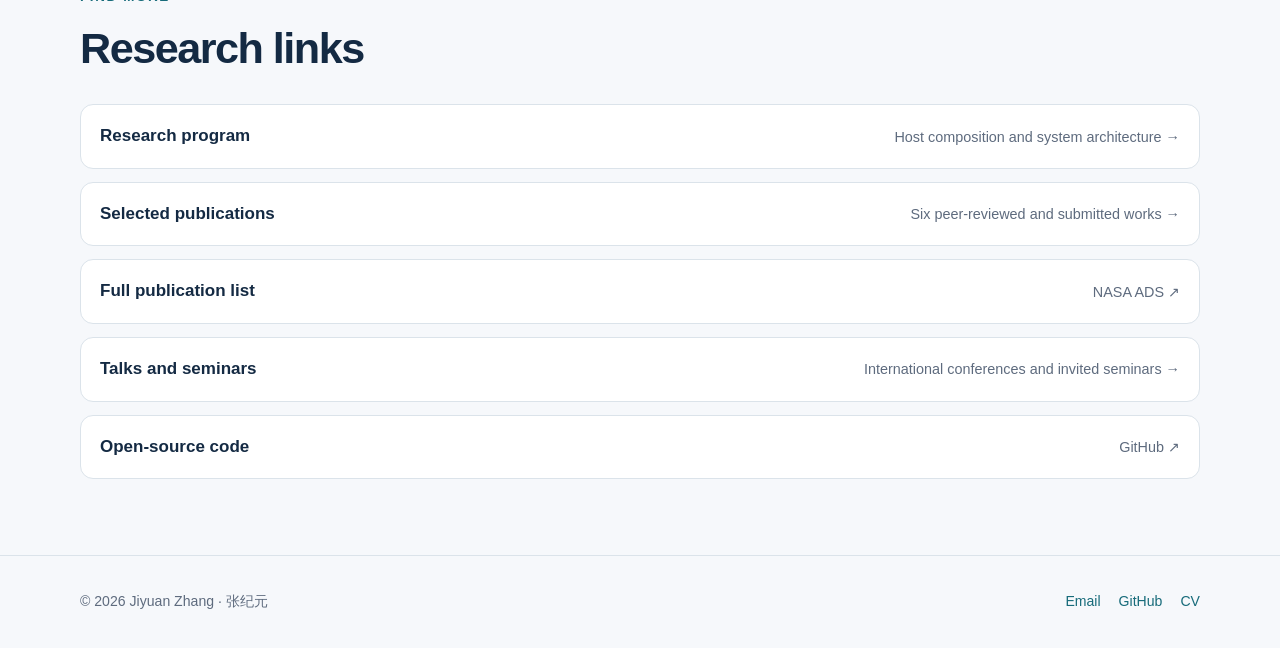
==== commit 6abc6dab: "Update index.html" ====
--- a/index.html
+++ b/index.html
@@ -72,7 +72,7 @@
           </div>
           <a href="research.html">Read the scientific story →</a>
         </div>
-        <p class="section-lede">Host metallicity and system multiplicity carry complementary information about planet formation, yet both remain poorly constrained for low-mass planets beyond the snow line. Microlensing reaches this population, and Roman will provide the statistical sample. My research develops two currently missing capabilities needed to turn that sample into demographic measurements.</p>
+        <p class="section-lede">Host metallicity and system multiplicity carry complementary information about planet formation, yet both remain poorly constrained for low-mass planets beyond the snow line. Microlensing reaches this population, and Roman will provide the statistical sample. My research develops two currently missing capabilities needed to turn that sample into demographic constraints on how cold-planet formation depends on host composition and system architecture.</p>
         <div class="research-pillars">
           <article class="pillar-card">
             <span class="pillar-number">01</span>
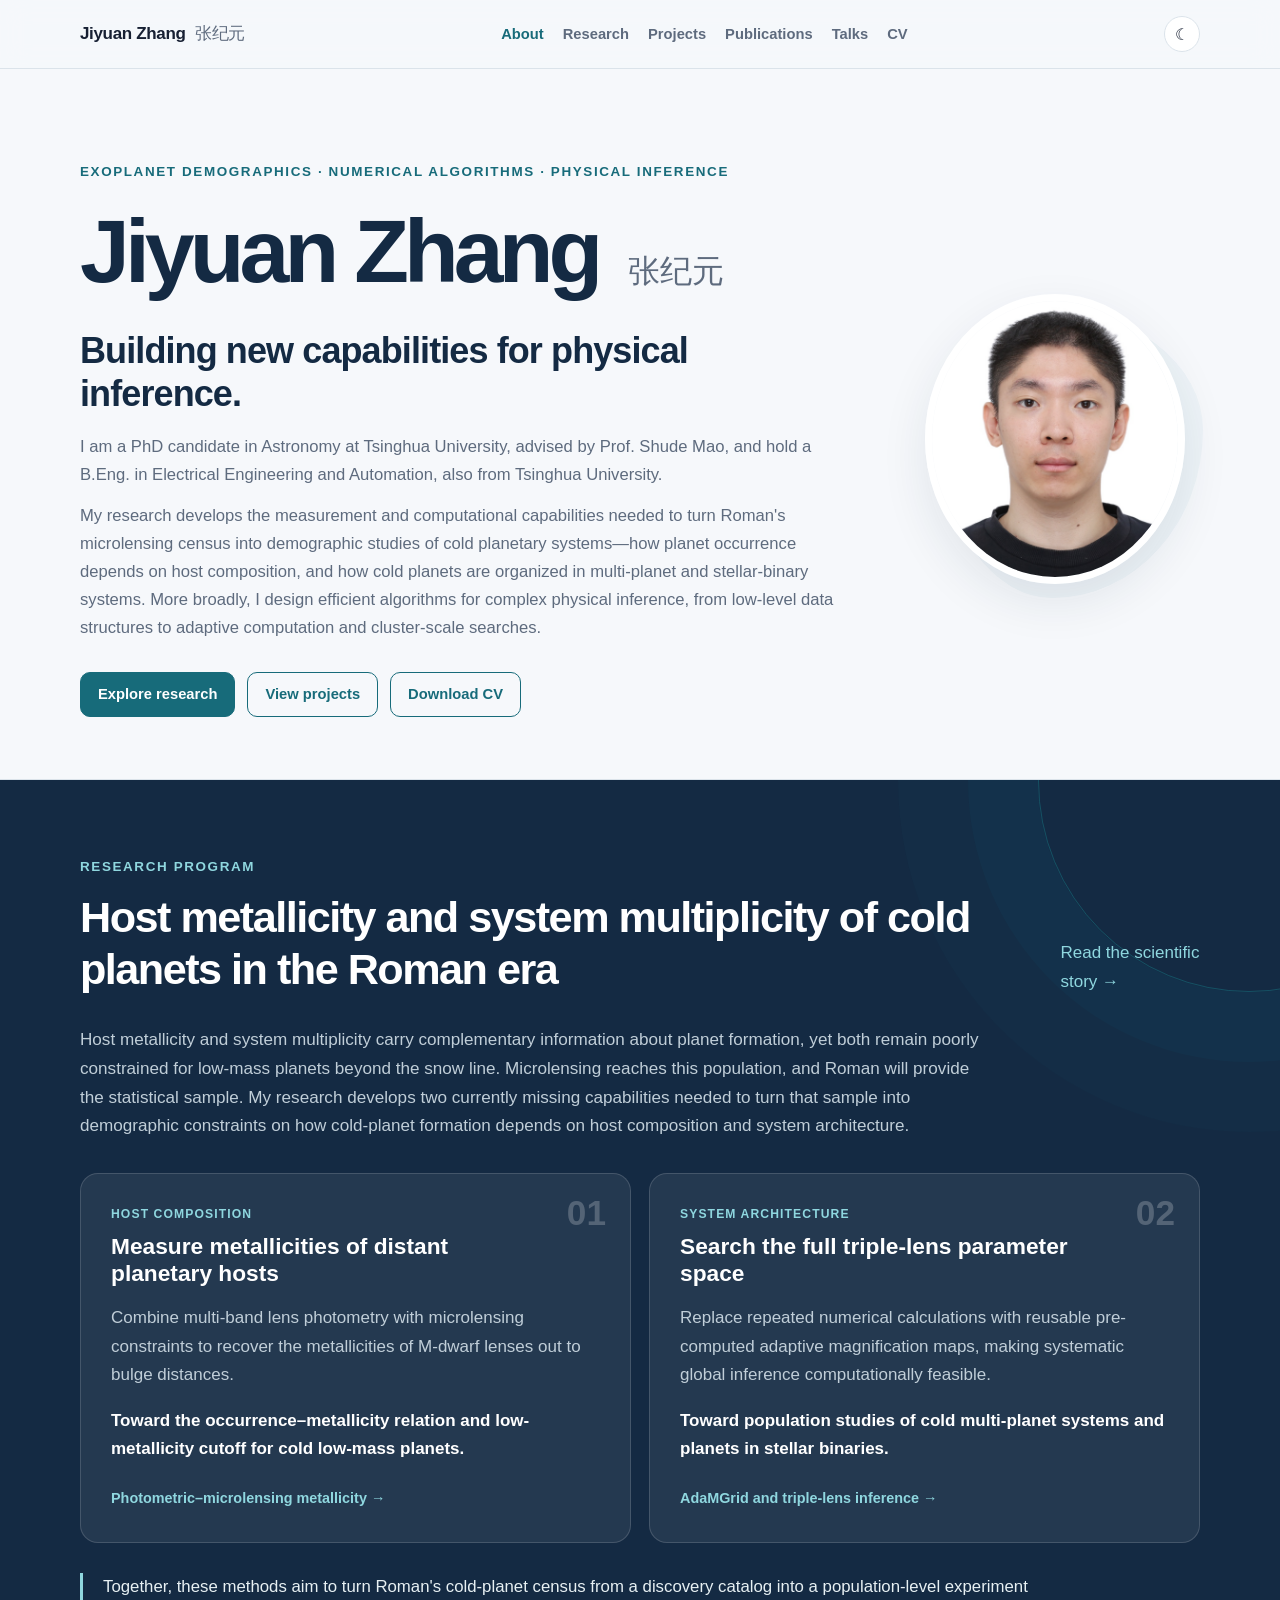
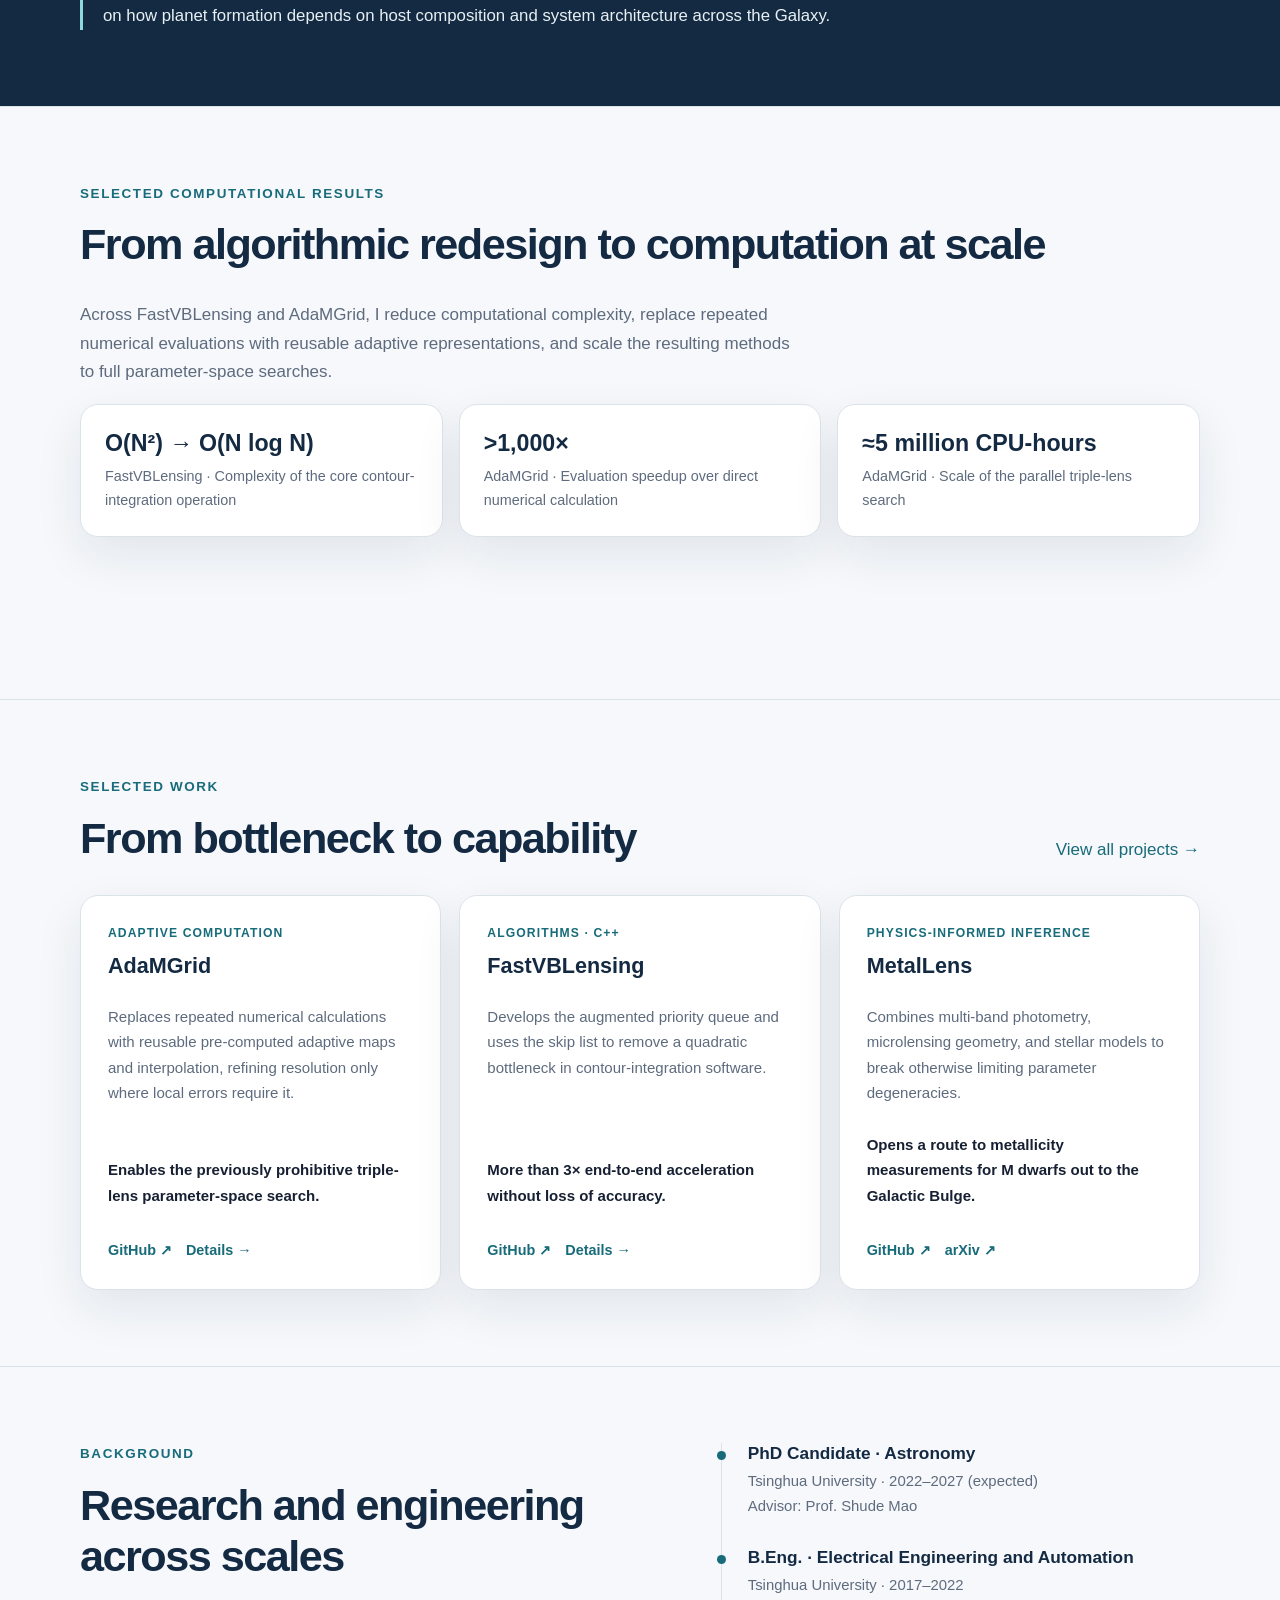
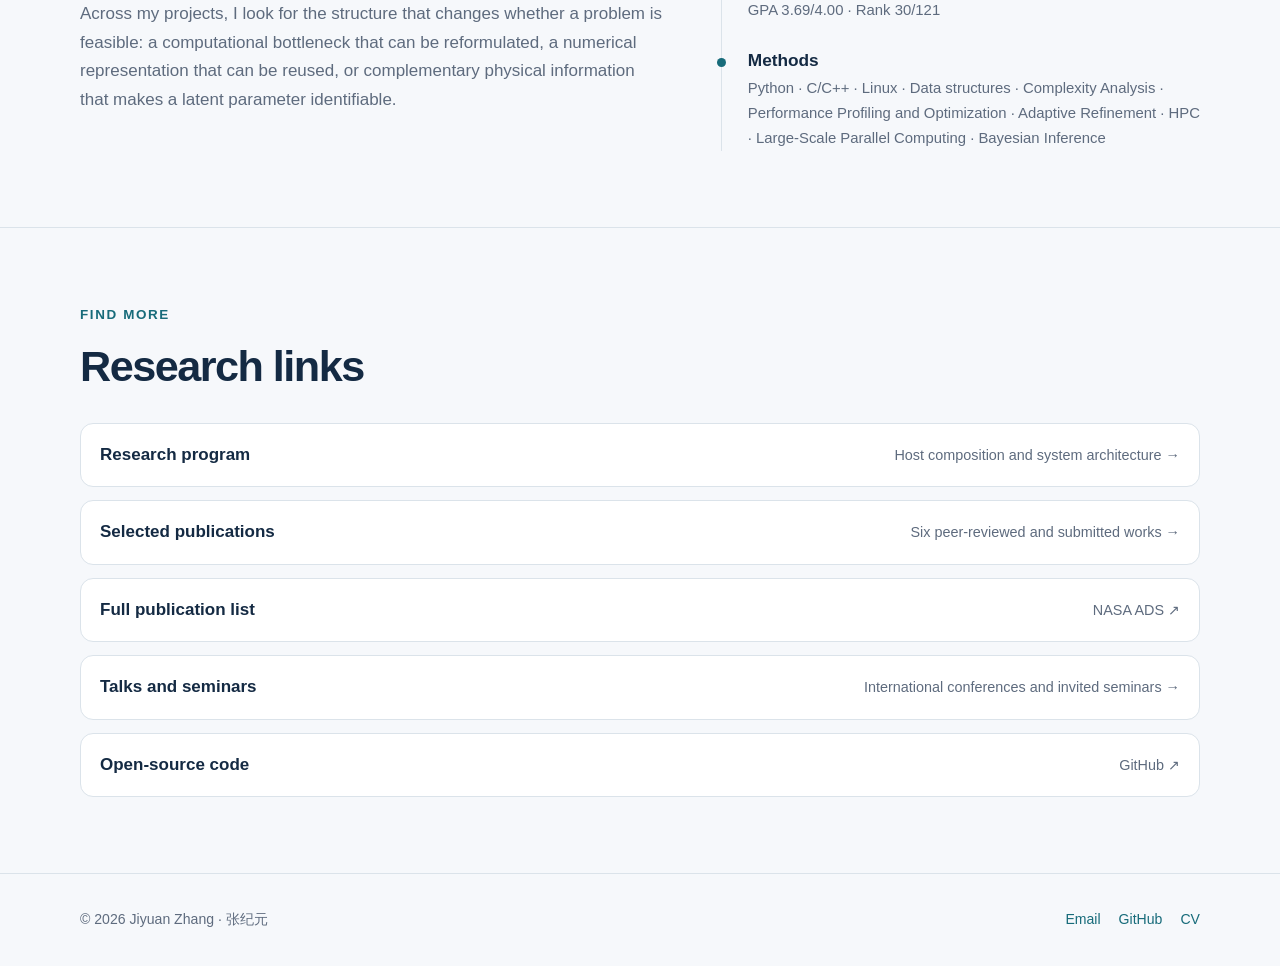
==== commit 2a88c961: "Update index.html" ====
--- a/index.html
+++ b/index.html
@@ -95,11 +95,38 @@
       </div>
     </section>
 
-    <section class="container metrics-section" aria-label="Selected numerical results">
-      <div class="metric-grid">
-        <div class="metric"><strong>O(N²) → O(N log N)</strong><span>Core contour-integration operation</span></div>
-        <div class="metric"><strong>&gt;1,000×</strong><span>Adaptive-map evaluation speedup</span></div>
-        <div class="metric"><strong>≈5 million CPU-hours</strong><span>Triple-lens global-search program</span></div>
+    <section class="section metrics-section" aria-label="Selected computational results">
+      <div class="container">
+        <div class="section-head">
+          <div>
+            <p class="eyebrow">Selected computational results</p>
+            <h2>From algorithmic redesign to computation at scale</h2>
+          </div>
+        </div>
+    
+        <p class="section-intro">
+          Across FastVBLensing and AdaMGrid, I reduce computational complexity,
+          replace repeated numerical evaluations with reusable adaptive
+          representations, and scale the resulting methods to full
+          parameter-space searches.
+        </p>
+    
+        <div class="metric-grid">
+          <div class="metric">
+            <strong>O(N²) → O(N log N)</strong>
+            <span>FastVBLensing · Complexity of the core contour-integration operation</span>
+          </div>
+    
+          <div class="metric">
+            <strong>&gt;1,000×</strong>
+            <span>AdaMGrid · Evaluation speedup over direct numerical calculation</span>
+          </div>
+    
+          <div class="metric">
+            <strong>≈5 million CPU-hours</strong>
+            <span>AdaMGrid · Scale of the parallel triple-lens search</span>
+          </div>
+        </div>
       </div>
     </section>
 
